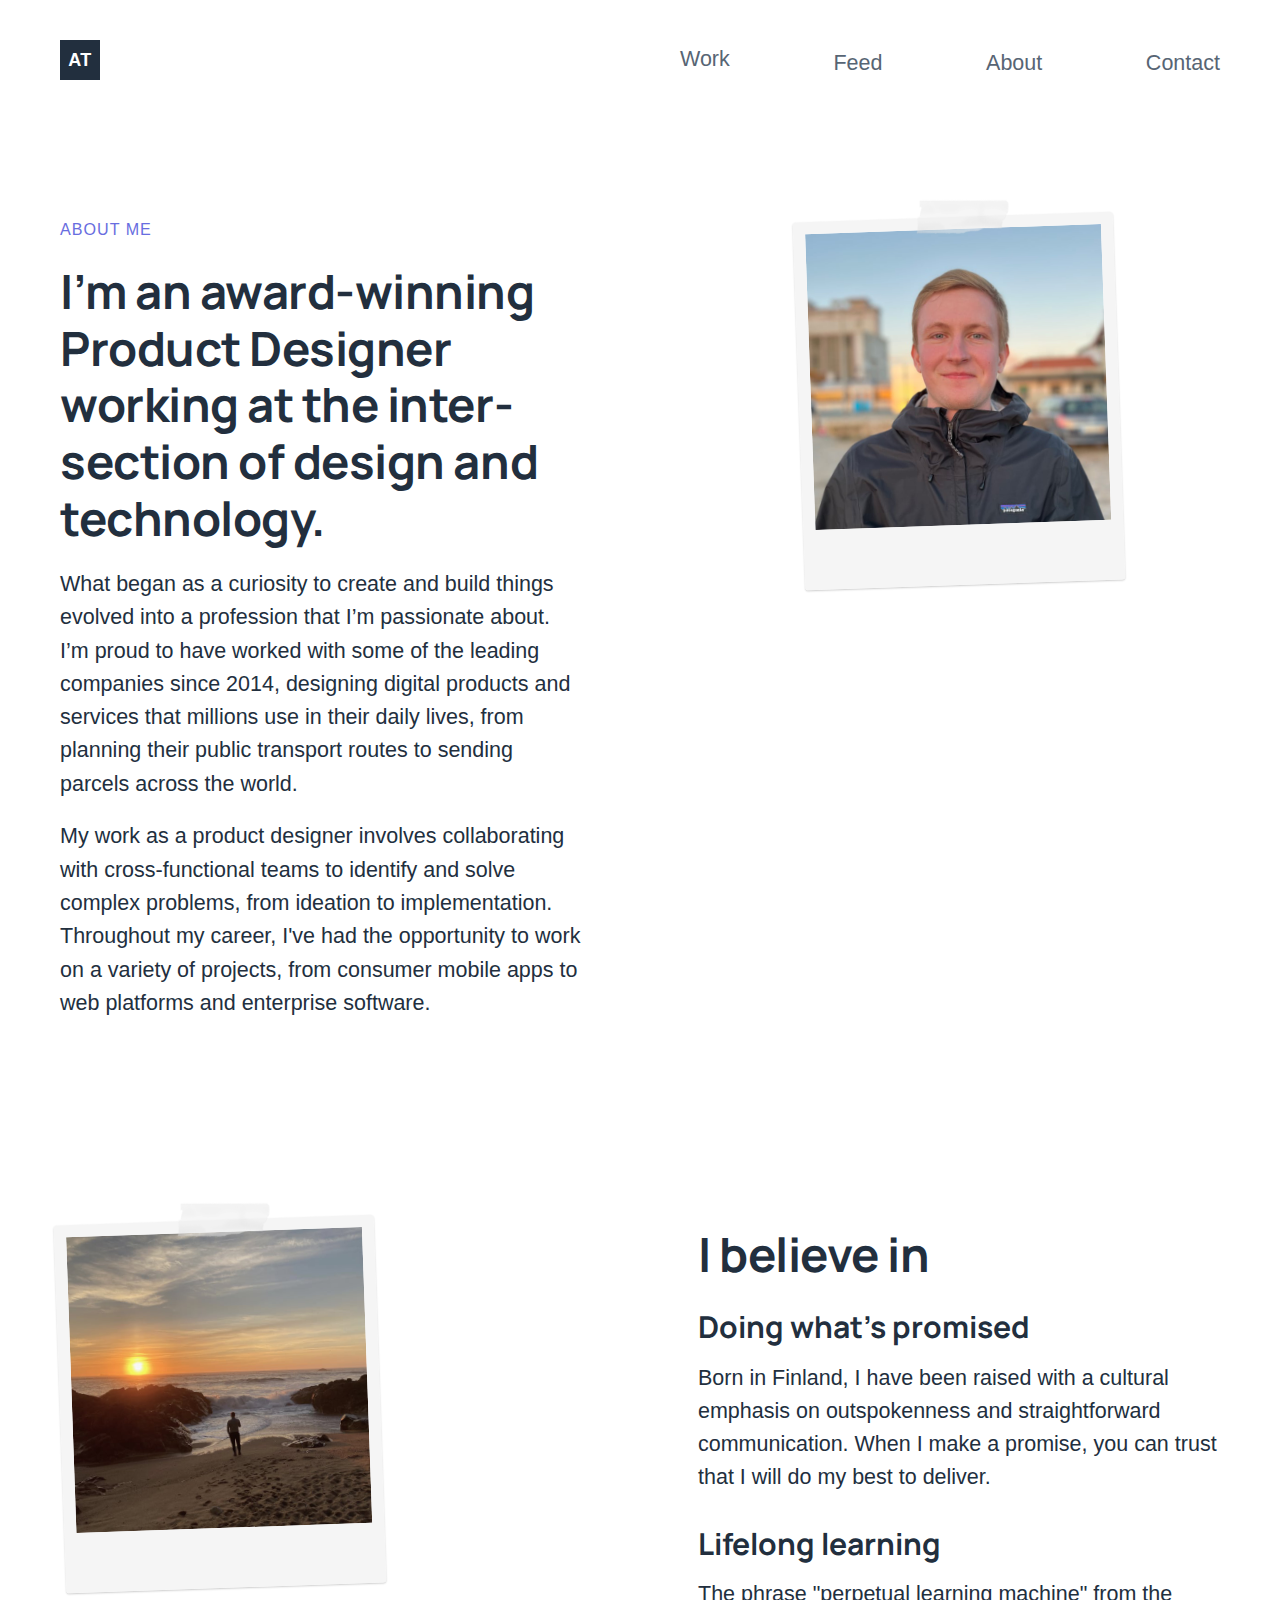
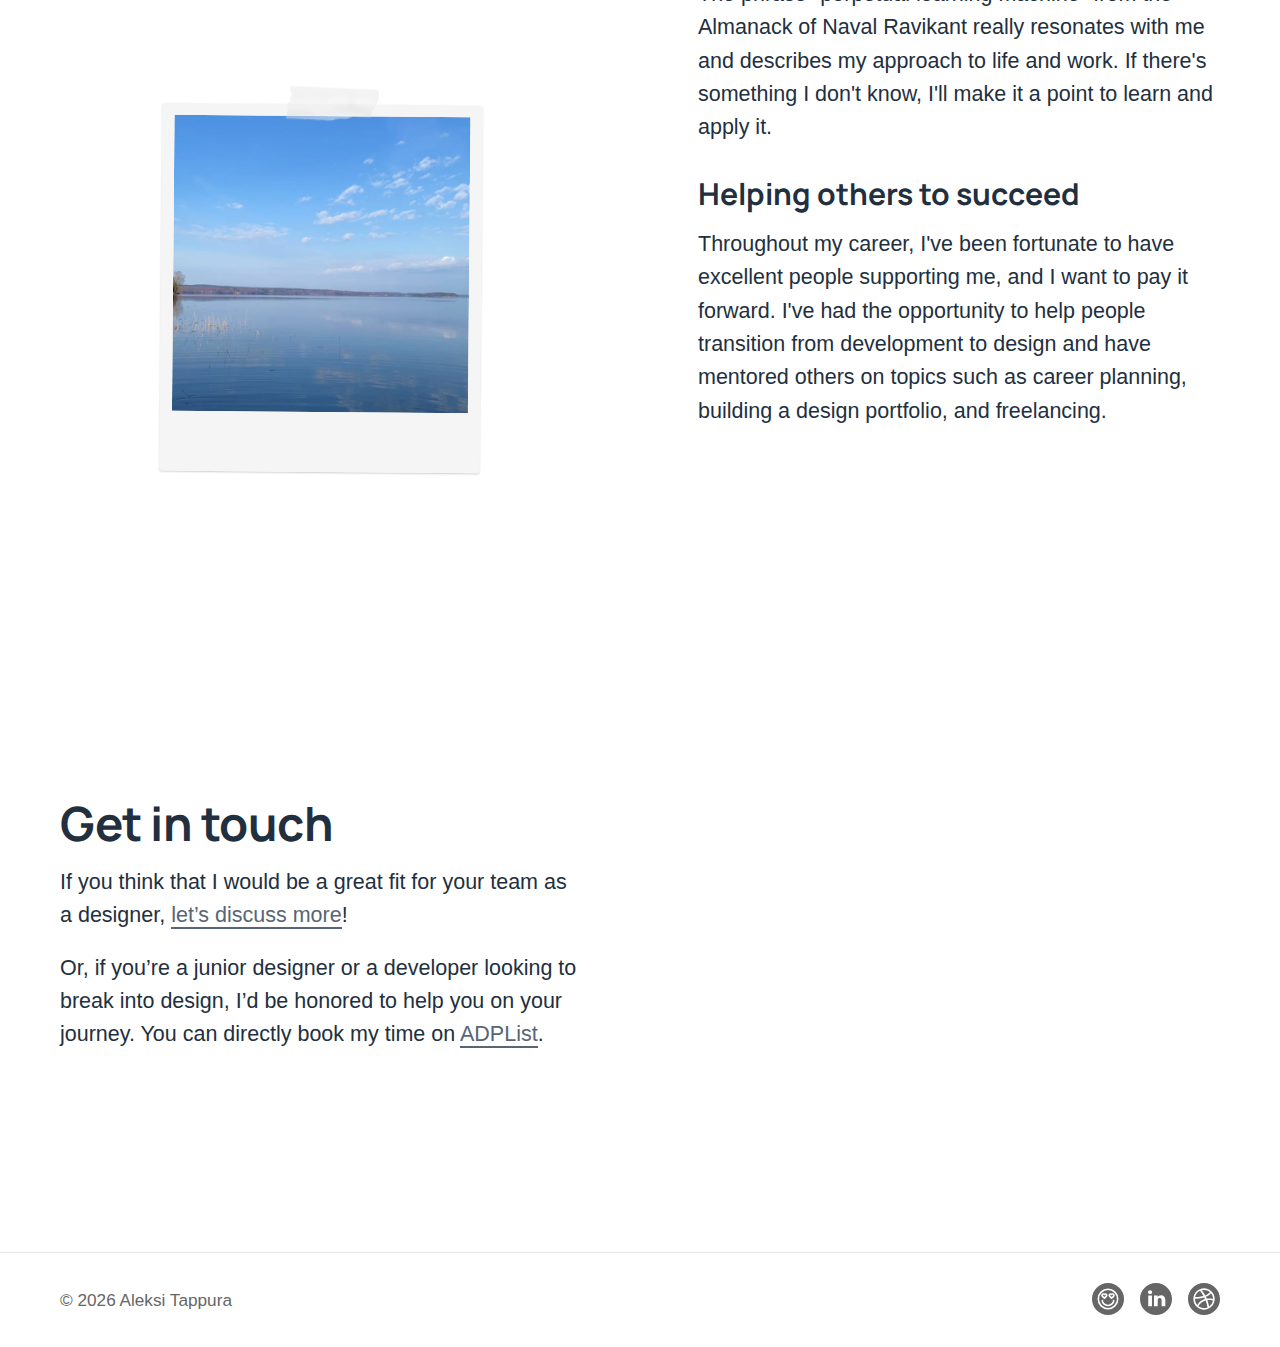
==== about.html @ d5b53b9f "add website files" ====
<!DOCTYPE html>
<html lang="en">
  <head>
    <meta charset="UTF-8">
  <meta http-equiv="X-UA-Compatible" content="IE=edge,chrome=1">
  <meta name="viewport" content="width=device-width,initial-scale=1">

    <title>About | Aleksi Tappura</title>
    <meta name="author" content="Aleksi Tappura">
    <meta name="description" content="I’m a Freelance Product Designer based in Helsinki, Finland.">
    <meta name="keywords" content="freelance, ui designer, ux designer, helsinki, freelance designer, designer, helsinki designer">
    <link rel="stylesheet" type="text/css" href="typesettings.css">
    <link rel="stylesheet" type="text/css" href="style.css">

    <link rel="apple-touch-icon" sizes="180x180" href="apple-touch-icon.png">
    <link rel="icon" type="image/png" sizes="32x32" href="favicon-32x32.png">
    <link rel="icon" type="image/png" sizes="16x16" href="favicon-16x16.png">

    <link rel="preconnect" href="https://fonts.googleapis.com"> 
    <link rel="preconnect" href="https://fonts.gstatic.com" crossorigin> 
    <link href="https://fonts.googleapis.com/css2?family=Manrope:wght@400;700&display=swap" rel="stylesheet">
    <link href="https://fonts.googleapis.com/css2?family=Caveat:wght@500&display=swap" rel="stylesheet">

  </head>
  <body class="about-page">
    <script type="text/javascript">
      (function(window, document, dataLayerName, id) {
      window[dataLayerName]=window[dataLayerName]||[],window[dataLayerName].push({start:(new Date).getTime(),event:"stg.start"});var scripts=document.getElementsByTagName('script')[0],tags=document.createElement('script');
      function stgCreateCookie(a,b,c){var d="";if(c){var e=new Date;e.setTime(e.getTime()+24*c*60*60*1e3),d="; expires="+e.toUTCString()}document.cookie=a+"="+b+d+"; path=/"}
      var isStgDebug=(window.location.href.match("stg_debug")||document.cookie.match("stg_debug"))&&!window.location.href.match("stg_disable_debug");stgCreateCookie("stg_debug",isStgDebug?1:"",isStgDebug?14:-1);
      var qP=[];dataLayerName!=="dataLayer"&&qP.push("data_layer_name="+dataLayerName),isStgDebug&&qP.push("stg_debug");var qPString=qP.length>0?("?"+qP.join("&")):"";
      tags.async=!0,tags.src="https://aleksi.containers.piwik.pro/"+id+".js"+qPString,scripts.parentNode.insertBefore(tags,scripts);
      !function(a,n,i){a[n]=a[n]||{};for(var c=0;c<i.length;c++)!function(i){a[n][i]=a[n][i]||{},a[n][i].api=a[n][i].api||function(){var a=[].slice.call(arguments,0);"string"==typeof a[0]&&window[dataLayerName].push({event:n+"."+i+":"+a[0],parameters:[].slice.call(arguments,1)})}}(i[c])}(window,"ppms",["tm","cm"]);
      })(window, document, 'dataLayer', 'f25ef34f-ff40-448b-827b-0581a8441125');
    </script>

    <div class="wrapper" data-typesettings>

      <div class="container">

        <header class="header">
          <div class="logo">
            <a href="index.html" title="Aleksi Tappura">AT</a>
          </div>
          <ul class="nav text-right">
            <li><a href="index.html">Work</a></li>
            <li><a href="feed.html">Feed</a></li>
            <li><a href="about.html">About</a></li>
            <li><a href="contact.html">Contact</a></li>
          </ul>
        </header>

        <section class="about">
          <div class="lead-text">
            <div class="row">
              <div class="column">
                <div class="classic-photo rotate-1">
                  <div class="photo-caption"></div>
                  <img src="images/classic-5.jpg" width="320px" height="320px">
                </div>
              </div>
              <div class="column">
                <p class="highlight">About me</p>
                <h2>I’m an award-winning Product Designer working at the intersection of design and technology.</h2>
                <p>What began as a curiosity to create and build things evolved into a profession that I’m passionate about. I’m proud to have worked with some of the leading companies since 2014, designing digital products and services that millions use in their daily lives, from planning their public transport routes to sending parcels across the world.</p>
                <p>My work as a product designer involves collaborating with cross-functional teams to identify and solve complex problems, from ideation to implementation. Throughout my career, I've had the opportunity to work on a variety of projects, from consumer mobile apps to web platforms and enterprise software.</p>
              </div>
            </div>
          </div>

            <div class="row reverse">
              <div class="column">
                <div class="classic-photo rotate-1 pull">
                  <div class="photo-caption"></div>
                  <img src="images/classic-1.jpg" width="320px" height="320px">
                </div>
                <div class="classic-photo rotate-3">
                  <div class="photo-caption"></div>
                  <img src="images/classic-2.jpg" width="320px" height="320px">
                </div>
              </div>
              <div class="column">
                <h2>I believe in</h2>
                <h4>Doing what’s promised</h4>
                <p>
                  Born in Finland, I have been raised with a cultural emphasis on outspokenness and straightforward communication. When I make a promise, you can trust that I will do my best to deliver.
                </p>
                <h4>Lifelong learning</h4>
                <p>
                  The phrase "perpetual learning machine" from the Almanack of Naval Ravikant really resonates with me and describes my approach to life and work. If there's something I don't know, I'll make it a point to learn and apply it.
                </p>
                <h4>Helping others to succeed</h4>
                <p>
                  Throughout my career, I've been fortunate to have excellent people supporting me, and I want to pay it forward. I've had the opportunity to help people transition from development to design and have mentored others on topics such as career planning, building a design portfolio, and freelancing. 
                </p>
              </div>
            </div>

            <div class="row reverse">
              <div class="column">
                <h2>Get in touch</h2>
                <p>If you think that I would be a great fit for your team as a designer, <a href="contact.html">let’s discuss more</a>!</p>
                <p>Or, if you’re a junior designer or a developer looking to break into design, I’d be honored to help you on your journey. You can directly book my time on <a href="https://adplist.org/mentors/aleksi-tappura" target="_blank">ADPList</a>.</p>
              </div>
            </div>
        </section>

        <!-- <section class="experience">
          <h2>Recent work experience</h2>
          <p>2014 &ndash; <br><strong>Aleksi Tappura</strong> <br>Freelance UI/UX Designer</p>
          <p>2018 &ndash; 2019 <br><strong>Futurice</strong> <br>UI/UX Designer</p>
          <p>2016 &ndash; 2018 <br><strong>Kallan & Co</strong> <br>Junior UI/UX Designer</p>
        </section> -->

      </div>

      <footer class="footer">
        <div class="container">
          <div class="row">
            <div class="column">
              <p><small>&copy; <script>document.write(new Date().getFullYear())</script> Aleksi Tappura</small></p>
            </div>
            <div class="column text-right">
              <a href="https://adplist.org/mentors/aleksi-tappura"><img src="images/adp.svg" alt="ADPList"></a>
              <a href="https://www.linkedin.com/in/aleksitappura/"><img src="images/linkedin.svg" alt="LinkedIn"></a>
              <a href="https://dribbble.com/aleksitappura"><img src="images/dribbble.svg" alt="Dribbble"></a>
            </div>
          </div>
        </div>
      </footer>

    </div>
  
  </body>
</html>
---- typesettings.css ----
/* Typesettings.css - Created by Mike Mai | http://mikemai.net | http://mikemai.net/typesettings/index.html */
:root{--ts-color-body: #464646;--ts-color-heading: black;--ts-color-link: var(--ts-color-heading);--ts-color-background: #f6f6f6;--ts-color-border: #e7e7e7;--ts-color-muted: #666;--ts-color-subtle: #ececec;--ts-font-family-serif: "Georgia", "Garamond", "Times", serif;--ts-font-family-sans: -apple-system, BlinkMacSystemFont, "Segoe UI", "Roboto", "Oxygen", "Ubuntu", "Cantarell", "Fira Sans", "Droid Sans", "Helvetica Neue", sans-serif;--ts-font-family-sans-alt: "Verdana", sans-serif;--ts-font-family-monospace: "SFMono-Regular", Consolas, "Liberation Mono", Menlo, Courier, monospace;--ts-font-weight-bold: 800;--ts-font-weight-regular: 300;--ts-font-size: calc(1rem + 0.15vw);--ts-font-size-xsmall: 0.7em;--ts-font-size-small: 0.8em;--ts-font-size-medium: 1em;--ts-font-size-large: 1.2em;--ts-font-size-xlarge: 1.4em;--ts-font-size-xxlarge: 1.8em;--ts-font-size-lede: var(--ts-font-size-large);--ts-paragraph-spacing: 0.9em;--ts-paragraph-indent: 1.5em;--ts-line-height-heading: 1.45;--ts-line-height-body: 1.55;--ts-border-double: 6px double var(--ts-color-border);--ts-border-single: 2px solid var(--ts-color-border);--ts-border: var(--ts-border-double);--ts-main-padding-inline: 10vw;--ts-banner-padding-inline: var(--ts-paragraph-indent)}*,*:before,*:after{box-sizing:border-box;font-feature-settings:"kern";-webkit-font-kerning:normal;font-kerning:normal;-moz-osx-font-smoothing:grayscale !important;-webkit-font-smoothing:antialiased !important}html{font-size:100%}body{margin:0}body>a{display:block;padding:.5em;text-align:center;font-weight:bold;border:2px dashed}body>a:not(:focus){position:absolute;width:1px;height:1px;margin:-1px;padding:0;white-space:nowrap;border:0;clip:rect(0 0 0 0);-webkit-clip-path:inset(50%);clip-path:inset(50%);overflow:hidden}:lang(en) q{quotes:"â€œ" "â€" "â€˜" "â€™"}:lang(zh-Hant) q,:lang(ja) q{quotes:"ã€Œ" "ã€" "ã€Ž" "ã€"}@media(min-width: 25em){:lang(en) [data-typesettings] header[role=banner] p:first-of-type:first-letter{float:left;-webkit-margin-end:.15em;margin-inline-end:.15em;padding:0 .2em;line-height:calc(var(--ts-line-height-body) * 0.95);text-transform:uppercase;font-weight:var(--ts-font-weight-bold);font-size:calc(var(--ts-font-size-lede) * 2.2);border:var(--ts-border)}[dir=rtl] :lang(en) [data-typesettings] header[role=banner] p:first-of-type:first-letter{float:right}@-moz-document url-prefix(){:lang(en) [data-typesettings] header[role=banner] p:first-of-type:first-letter{-webkit-padding-before:.4em;padding-block-start:.4em;-webkit-padding-after:.4em;padding-block-end:.4em}}}[data-typesettings]{min-height:100vh;color:var(--ts-color-body);line-height:var(--ts-line-height-body);letter-spacing:.01em;font-family:var(--ts-font-family-only-one, var(--ts-font-family-serif));font-weight:var(--ts-font-weight-regular);font-size:var(--ts-font-size);background-color:var(--ts-color-background)}@media(min-width: 50em){[data-typesettings]{font-size:calc(var(--ts-font-size) * 1.1)}}@media(min-width: 62.5em){[data-typesettings]{font-size:calc(var(--ts-font-size) * 1.2)}}[data-typesettings] a{text-decoration:none;border-bottom:var(--ts-border-single)}[data-typesettings] a:link{color:var(--ts-color-link)}[data-typesettings] a:visited{color:var(--ts-color-muted)}[data-typesettings] a:hover,[data-typesettings] a:visited:hover,[data-typesettings] a:focus{color:var(--ts-color-muted);border-bottom:0}[data-typesettings] a:active{position:relative;top:1px;z-index:1}[data-typesettings] h1,[data-typesettings] h2,[data-typesettings] h3,[data-typesettings] h4,[data-typesettings] h5,[data-typesettings] h6,[data-typesettings] legend,[data-typesettings] dt,[data-typesettings] thead th,[data-typesettings] figcaption,[data-typesettings] blockquote{font-family:var(--ts-font-family-only-one, var(--ts-font-family-sans))}[data-typesettings] h1,[data-typesettings] h2,[data-typesettings] h3,[data-typesettings] h4,[data-typesettings] h5,[data-typesettings] h6,[data-typesettings] legend{-webkit-margin-before:var(--ts-paragraph-spacing);margin-block-start:var(--ts-paragraph-spacing);color:var(--ts-color-heading);font-weight:var(--ts-font-weight-bold)}[data-typesettings] h1:first-child,[data-typesettings] h2:first-child,[data-typesettings] h3:first-child,[data-typesettings] h4:first-child,[data-typesettings] h5:first-child,[data-typesettings] h6:first-child,[data-typesettings] legend:first-child{-webkit-margin-before:0;margin-block-start:0}[data-typesettings] h1:last-child,[data-typesettings] h2:last-child,[data-typesettings] h3:last-child,[data-typesettings] h4:last-child,[data-typesettings] h5:last-child,[data-typesettings] h6:last-child,[data-typesettings] legend:last-child{-webkit-margin-after:0;margin-block-end:0}[data-typesettings] h2,[data-typesettings] h3,[data-typesettings] h4,[data-typesettings] h5,[data-typesettings] h6,[data-typesettings] legend{-webkit-margin-after:calc(var(--ts-paragraph-spacing) / -4);margin-block-end:calc(var(--ts-paragraph-spacing) / -4);line-height:var(--ts-line-height-heading)}[data-typesettings] h1,[data-typesettings] h2{-webkit-hyphens:auto;-ms-hyphens:auto;hyphens:auto}[data-typesettings] h1{line-height:calc(var(--ts-line-height-heading) * 0.8);-webkit-margin-after:0;margin-block-end:0;font-size:var(--ts-font-size-xxlarge)}@media(min-width: 50em){[data-typesettings] h1{letter-spacing:-0.01em;font-size:calc(var(--ts-font-size-xxlarge) * 1.28)}}@media(min-width: 62.5em){[data-typesettings] h1{letter-spacing:-0.02em;font-size:calc(var(--ts-font-size-xxlarge) * 1.56)}}[data-typesettings] h1:first-of-type+h2{-webkit-margin-before:calc(var(--ts-paragraph-spacing) * 0.8);margin-block-start:calc(var(--ts-paragraph-spacing) * 0.8);-webkit-margin-after:0;margin-block-end:0;color:var(--ts-color-muted);letter-spacing:.06em;text-transform:uppercase;font-family:var(--ts-font-family-only-one, var(--ts-font-family-sans-alt));font-weight:var(--ts-font-weight-regular);font-size:var(--ts-font-size-xsmall)}@media(min-width: 50em){[data-typesettings] h1:first-of-type+h2{font-size:calc(var(--ts-font-size-xsmall) * 1.14)}}@media(min-width: 62.5em){[data-typesettings] h1:first-of-type+h2{font-size:calc(var(--ts-font-size-xsmall) * 1.29)}}[data-typesettings] header h1:first-of-type{text-align:center}[data-typesettings] header h1:first-of-type+h2{text-align:center}[data-typesettings] header p{color:var(--ts-color-heading);font-size:var(--ts-font-size-lede)}@media(min-width: 50em){[data-typesettings] header p{font-size:calc(var(--ts-font-size-lede) * 1.1)}}@media(min-width: 62.5em){[data-typesettings] header p{font-size:calc(var(--ts-font-size-lede) * 1.2)}}[data-typesettings] h2{font-size:var(--ts-font-size-xlarge)}@media(min-width: 50em){[data-typesettings] h2{font-size:calc(var(--ts-font-size-xlarge) * 1.29)}}@media(min-width: 62.5em){[data-typesettings] h2{letter-spacing:-0.01em;font-size:calc(var(--ts-font-size-xlarge) * 1.57)}}[data-typesettings] h3{font-size:var(--ts-font-size-large)}@media(min-width: 50em){[data-typesettings] h3{font-size:calc(var(--ts-font-size-large) * 1.17)}}@media(min-width: 62.5em){[data-typesettings] h3{font-size:calc(var(--ts-font-size-large) * 1.5)}}[data-typesettings] h4{font-size:var(--ts-font-size-medium)}@media(min-width: 50em){[data-typesettings] h4{font-size:calc(var(--ts-font-size-medium) * 1.1)}}@media(min-width: 62.5em){[data-typesettings] h4{font-size:calc(var(--ts-font-size-medium) * 1.4)}}[data-typesettings] h5{-webkit-margin-before:calc(var(--ts-paragraph-spacing) * 1.28);margin-block-start:calc(var(--ts-paragraph-spacing) * 1.28);font-size:var(--ts-font-size-small)}@media(min-width: 50em){[data-typesettings] h5{-webkit-margin-before:calc(var(--ts-paragraph-spacing) * 1.11);margin-block-start:calc(var(--ts-paragraph-spacing) * 1.11);font-size:calc(var(--ts-font-size-small) * 1.125)}}@media(min-width: 62.5em){[data-typesettings] h5{font-size:calc(var(--ts-font-size-small) * 1.375)}}[data-typesettings] h6,[data-typesettings] legend{-webkit-margin-before:calc(var(--ts-paragraph-spacing) * 1.44);margin-block-start:calc(var(--ts-paragraph-spacing) * 1.44);text-transform:uppercase;letter-spacing:.01em;font-size:var(--ts-font-size-xsmall)}@media(min-width: 50em){[data-typesettings] h6,[data-typesettings] legend{-webkit-margin-before:calc(var(--ts-paragraph-spacing) * 1.28);margin-block-start:calc(var(--ts-paragraph-spacing) * 1.28)}}@media(min-width: 62.5em){[data-typesettings] h6,[data-typesettings] legend{-webkit-margin-before:calc(var(--ts-paragraph-spacing) * 1.11);margin-block-start:calc(var(--ts-paragraph-spacing) * 1.11);font-size:calc(var(--ts-font-size-xsmall) * 1.14)}}[data-typesettings] p,[data-typesettings] dl,[data-typesettings] hr,[data-typesettings] ol,[data-typesettings] ul,[data-typesettings] nav,[data-typesettings] footer,[data-typesettings] details,[data-typesettings] fieldset,[data-typesettings] progress,[data-typesettings] article aside{-webkit-margin-before:var(--ts-paragraph-spacing);margin-block-start:var(--ts-paragraph-spacing);-webkit-margin-after:0;margin-block-end:0;-webkit-margin-start:0;margin-inline-start:0;-webkit-margin-end:0;margin-inline-end:0}[data-typesettings] p:first-child,[data-typesettings] dl:first-child,[data-typesettings] hr:first-child,[data-typesettings] ol:first-child,[data-typesettings] ul:first-child,[data-typesettings] nav:first-child,[data-typesettings] footer:first-child,[data-typesettings] details:first-child,[data-typesettings] fieldset:first-child,[data-typesettings] progress:first-child,[data-typesettings] article aside:first-child{-webkit-margin-before:0;margin-block-start:0}[data-typesettings] blockquote,[data-typesettings] figure,[data-typesettings] header,[data-typesettings] form,[data-typesettings] pre{-webkit-margin-before:calc(var(--ts-paragraph-spacing) * 1.25);margin-block-start:calc(var(--ts-paragraph-spacing) * 1.25);-webkit-margin-after:0;margin-block-end:0;-webkit-margin-start:0;margin-inline-start:0;-webkit-margin-end:0;margin-inline-end:0}[data-typesettings] blockquote:first-child,[data-typesettings] figure:first-child,[data-typesettings] header:first-child,[data-typesettings] form:first-child,[data-typesettings] pre:first-child{-webkit-margin-before:0;margin-block-start:0}[data-typesettings] ul,[data-typesettings] ol{padding:0}[data-typesettings] ul ul,[data-typesettings] ul ol,[data-typesettings] ol ul,[data-typesettings] ol ol{-webkit-margin-before:0;margin-block-start:0;-webkit-padding-start:var(--ts-paragraph-indent);padding-inline-start:var(--ts-paragraph-indent)}[data-typesettings] li{-webkit-margin-before:calc(var(--ts-paragraph-spacing) / 3);margin-block-start:calc(var(--ts-paragraph-spacing) / 3)}[data-typesettings] li:first-child{-webkit-margin-before:0;margin-block-start:0}[data-typesettings] ol[data-comfortable] li,[data-typesettings] ul[data-comfortable] li{-webkit-margin-before:calc(var(--ts-paragraph-spacing) * 1.5);margin-block-start:calc(var(--ts-paragraph-spacing) * 1.5)}[data-typesettings] ol[data-comfortable] li:first-child,[data-typesettings] ul[data-comfortable] li:first-child{-webkit-margin-before:0;margin-block-start:0}[data-typesettings] dt{-webkit-margin-before:calc(var(--ts-paragraph-spacing) / 2);margin-block-start:calc(var(--ts-paragraph-spacing) / 2);font-weight:var(--ts-font-weight-bold)}[data-typesettings] dt:first-child{-webkit-margin-before:0;margin-block-start:0}[data-typesettings] dd{margin:0;-webkit-padding-start:var(--ts-paragraph-indent);padding-inline-start:var(--ts-paragraph-indent);letter-spacing:-0.02em;font-family:var(--ts-font-family-serif);font-size:var(--ts-font-size-small);border-left:var(--ts-border)}[dir=rtl] [data-typesettings] dd{border-right:var(--ts-border);border-left:none}[data-typesettings] figure{display:block;width:100%;text-align:center}[data-typesettings] figure img{display:block;max-width:100%;height:auto}[data-typesettings] figure>div{position:relative;z-index:0;height:0;overflow:hidden;-webkit-padding-before:30px;padding-block-start:30px;-webkit-padding-after:56.25%;padding-block-end:56.25%}[data-typesettings] figure>div iframe,[data-typesettings] figure>div object,[data-typesettings] figure>div embed{position:absolute;top:0;left:0;width:100%;height:100%}[data-typesettings] figure figcaption{-webkit-margin-before:calc(var(--ts-paragraph-spacing) / 4);margin-block-start:calc(var(--ts-paragraph-spacing) / 4);color:var(--ts-color-muted);font-size:var(--ts-font-size-xsmall)}[data-typesettings] blockquote{-webkit-padding-before:var(--ts-paragraph-spacing);padding-block-start:var(--ts-paragraph-spacing);-webkit-padding-after:var(--ts-paragraph-spacing);padding-block-end:var(--ts-paragraph-spacing);-webkit-padding-start:var(--ts-paragraph-indent);padding-inline-start:var(--ts-paragraph-indent);-webkit-padding-end:var(--ts-paragraph-indent);padding-inline-end:var(--ts-paragraph-indent);color:var(--ts-color-heading);font-weight:var(--ts-font-weight-bold);border-top:var(--ts-border);border-bottom:var(--ts-border)}[data-typesettings] blockquote p{font-size:var(--ts-font-size-large)}@media(min-width: 50em){[data-typesettings] blockquote p{font-size:calc(var(--ts-font-size-large) * 1.08)}}@media(min-width: 62.5em){[data-typesettings] blockquote p{font-size:calc(var(--ts-font-size-large) * 1.25)}}[data-typesettings] blockquote q:before,[data-typesettings] blockquote q:after{color:var(--ts-color-muted);font-family:var(--ts-font-family-only-one, var(--ts-font-family-serif));font-weight:var(--ts-font-weight-bold)}:lang(en):not([dir=rtl]) [data-typesettings] blockquote p{max-width:30ch}:lang(en):not([dir=rtl]) [data-typesettings] blockquote q:before,:lang(en):not([dir=rtl]) [data-typesettings] blockquote q:after{z-index:0}:lang(en):not([dir=rtl]) [data-typesettings] blockquote q:before{position:absolute;transform:translateX(-105%)}[dir=rtl] :lang(en):not([dir=rtl]) [data-typesettings] blockquote q:before{transform:translateX(105%)}:lang(en):not([dir=rtl]) [data-typesettings] blockquote q:after{transform:translateX(5%)}[dir=rtl] :lang(en):not([dir=rtl]) [data-typesettings] blockquote q:after{transform:translateX(-5%)}:lang(en):not([dir=rtl]) [data-typesettings] blockquote q q:before,:lang(en):not([dir=rtl]) [data-typesettings] blockquote q q:after{position:static;transform:none}[data-typesettings] hr{display:block;height:1px;padding:0;border:0;border-top:var(--ts-border)}[data-typesettings] code,[data-typesettings] kbd{-webkit-padding-before:.2em;padding-block-start:.2em;-webkit-padding-after:.2em;padding-block-end:.2em;-webkit-padding-start:.4em;padding-inline-start:.4em;-webkit-padding-end:.4em;padding-inline-end:.4em;font-family:var(--ts-font-family-serif);font-size:var(--ts-font-size-small)}[data-typesettings] code{color:var(--ts-color-heading);letter-spacing:.02em;vertical-align:baseline;font-style:normal;border:1px solid var(--ts-color-background);background-color:var(--ts-color-subtle)}[data-typesettings] pre{white-space:nowrap}[data-typesettings] pre code{display:block;max-height:80vh;margin:0;-webkit-padding-before:var(--ts-paragraph-spacing);padding-block-start:var(--ts-paragraph-spacing);-webkit-padding-after:var(--ts-paragraph-spacing);padding-block-end:var(--ts-paragraph-spacing);-webkit-padding-start:var(--ts-paragraph-indent);padding-inline-start:var(--ts-paragraph-indent);-webkit-padding-end:var(--ts-paragraph-indent);padding-inline-end:var(--ts-paragraph-indent);overflow:auto;-webkit-overflow-scrolling:touch;text-align:left;white-space:inherit;-webkit-writing-mode:horizontal-tb;-ms-writing-mode:lr-tb;writing-mode:horizontal-tb;-webkit-text-orientation:mixed;text-orientation:mixed;border-left:4px solid var(--ts-color-muted)}[data-typesettings] address{display:inline-block}[data-typesettings] small{font-size:var(--ts-font-size-small)}[data-typesettings] strong{font-weight:var(--ts-font-weight-bold)}[data-typesettings] kbd{color:var(--ts-color-heading);border-radius:3px;background-color:var(--ts-color-background);box-shadow:0 1px 1px 1px var(--ts-color-muted)}[data-typesettings] abbr{position:relative;z-index:0;color:var(--ts-color-heading);cursor:help;border-bottom:1px dotted}[data-typesettings] abbr:after{content:attr(aria-label);display:none;position:absolute;top:0;left:50%;transform:translate3d(-50%, -100%, 0);-webkit-padding-before:.2em;padding-block-start:.2em;-webkit-padding-after:.2em;padding-block-end:.2em;-webkit-padding-start:.4em;padding-inline-start:.4em;-webkit-padding-end:.4em;padding-inline-end:.4em;color:var(--ts-color-background);line-height:var(--ts-line-height-heading);-webkit-hyphens:none;-ms-hyphens:none;hyphens:none;font-family:var(--ts-font-family-only-one, var(--ts-font-family-sans-alt));font-size:var(--ts-font-size-xsmall);box-shadow:0 0 0 2px var(--ts-color-background);background-color:var(--ts-color-heading)}[data-typesettings] abbr:hover:after{display:block}[data-typesettings] abbr a{border-bottom:none}[data-typesettings] button,[data-typesettings] input,[data-typesettings] optgroup,[data-typesettings] select,[data-typesettings] textarea{margin:0;line-height:var(--ts-line-height-heading);font-size:var(--ts-font-size-medium)}[data-typesettings] input,[data-typesettings] optgroup,[data-typesettings] select,[data-typesettings] textarea{font-family:var(--ts-font-family-serif)}[data-typesettings] input[type=text],[data-typesettings] input[type=color],[data-typesettings] input[type=date],[data-typesettings] input[type=datetime-local],[data-typesettings] input[type=email],[data-typesettings] input[type=month],[data-typesettings] input[type=number],[data-typesettings] input[type=password],[data-typesettings] input[type=search],[data-typesettings] input[type=tel],[data-typesettings] input[type=time],[data-typesettings] input[type=url],[data-typesettings] input[type=week],[data-typesettings] textarea,[data-typesettings] optgroup,[data-typesettings] select{-webkit-padding-before:1px;padding-block-start:1px;-webkit-padding-after:2px;padding-block-end:2px;-webkit-padding-start:16px;padding-inline-start:16px;-webkit-padding-end:16px;padding-inline-end:16px}[data-typesettings] input[type=text],[data-typesettings] input[type=color],[data-typesettings] input[type=date],[data-typesettings] input[type=datetime-local],[data-typesettings] input[type=email],[data-typesettings] input[type=month],[data-typesettings] input[type=number],[data-typesettings] input[type=password],[data-typesettings] input[type=search],[data-typesettings] input[type=tel],[data-typesettings] input[type=time],[data-typesettings] input[type=url],[data-typesettings] input[type=week],[data-typesettings] textarea{display:inline-flex;max-width:100%;border-width:1px;border-style:solid;border-color:#d8d8d8 #d1d1d1 #bababa}[data-typesettings] button,[data-typesettings] input{overflow:visible}[data-typesettings] button,[data-typesettings] select{text-transform:none}[data-typesettings] button,[data-typesettings] [type=button],[data-typesettings] [type=reset],[data-typesettings] [type=submit],[data-typesettings] ::-webkit-file-upload-button{letter-spacing:-0.02em;cursor:pointer;font-family:var(--ts-font-family-serif);font-weight:var(--ts-font-weight-regular);-webkit-appearance:button}[data-typesettings] button::-moz-focus-inner,[data-typesettings] [type=button]::-moz-focus-inner,[data-typesettings] [type=reset]::-moz-focus-inner,[data-typesettings] [type=submit]::-moz-focus-inner{padding:0;border-style:none}[data-typesettings] button:-moz-focusring,[data-typesettings] [type=button]:-moz-focusring,[data-typesettings] [type=reset]:-moz-focusring,[data-typesettings] [type=submit]:-moz-focusring{outline:1px dotted ButtonText}[data-typesettings] form{font-family:var(--ts-font-family-serif);font-size:var(--ts-font-size-small)}[data-typesettings] form ol,[data-typesettings] form ul{list-style:none}[data-typesettings] fieldset{-webkit-padding-before:var(--ts-paragraph-spacing);padding-block-start:var(--ts-paragraph-spacing);-webkit-padding-after:var(--ts-paragraph-spacing);padding-block-end:var(--ts-paragraph-spacing);-webkit-padding-start:var(--ts-paragraph-indent);padding-inline-start:var(--ts-paragraph-indent);-webkit-padding-end:var(--ts-paragraph-indent);padding-inline-end:var(--ts-paragraph-indent);border:var(--ts-border)}[data-typesettings] legend{display:table;max-width:100%;-webkit-margin-before:0;margin-block-start:0;-webkit-margin-after:0;margin-block-end:0;-webkit-margin-start:-3px;margin-inline-start:-3px;-webkit-margin-end:-3px;margin-inline-end:-3px;-webkit-padding-before:1px;padding-block-start:1px;-webkit-padding-after:1px;padding-block-end:1px;-webkit-padding-start:3px;padding-inline-start:3px;-webkit-padding-end:3px;padding-inline-end:3px;color:var(--ts-color-heading);white-space:normal;line-height:1}[data-typesettings] legend+*{-webkit-margin-before:0;margin-block-start:0}[data-typesettings] textarea{width:100%;overflow:auto}[data-typesettings] [type=checkbox],[data-typesettings] [type=radio]{padding:0;transform:scale(var(--ts-line-height-body)) translateY(-1px)}[data-typesettings] [type=number]::-webkit-inner-spin-button,[data-typesettings] [type=number]::-webkit-outer-spin-button{height:auto}[data-typesettings] [type=search]{outline-offset:-2px;-webkit-appearance:textfield}[data-typesettings] [type=search]::-webkit-search-decoration{-webkit-appearance:none}[data-typesettings] label{cursor:pointer;letter-spacing:-0.02em}[data-typesettings] progress{width:100%}[data-typesettings] summary{display:flex;align-items:center;position:relative;z-index:0;cursor:pointer;-webkit-user-select:none;-moz-user-select:none;-ms-user-select:none;user-select:none;outline:none}[data-typesettings] summary::-webkit-details-marker{display:none}[data-typesettings] summary:before{content:"â¯";position:absolute;top:50%;left:0;transform:translate3d(calc(-100% - var(--ts-paragraph-indent) / 2), -50%, 0) rotate(0deg);color:var(--ts-color-muted);font-size:.8em}[dir=rtl] [data-typesettings] summary:before{right:0;left:auto;transform:translate3d(calc(100% + var(--ts-paragraph-indent) / 2), -50%, 0) rotate(0deg)}[data-typesettings] summary:focus{border:1px dashed var(--ts-color-muted)}[data-typesettings] details[open]>summary{-webkit-margin-after:calc(var(--ts-paragraph-spacing) / -2);margin-block-end:calc(var(--ts-paragraph-spacing) / -2)}[data-typesettings] details[open]>summary:before{transform:translate3d(calc(-100% - var(--ts-paragraph-indent) / 2), -50%, 0) rotate(90deg)}[dir=rtl] [data-typesettings] details[open]>summary:before{transform:translate3d(calc(100% + var(--ts-paragraph-indent) / 2), -50%, 0) rotate(270deg)}[data-typesettings] template,[data-typesettings] [hidden]{display:none}[data-typesettings] table{min-width:calc(100% + var(--ts-paragraph-indent));-webkit-margin-start:calc(var(--ts-paragraph-indent) / -2);margin-inline-start:calc(var(--ts-paragraph-indent) / -2);-webkit-margin-end:calc(var(--ts-paragraph-indent) / -2);margin-inline-end:calc(var(--ts-paragraph-indent) / -2);font-family:var(--ts-font-family-serif);font-size:var(--ts-font-size-xsmall)}[data-typesettings] tbody tr:hover{background-color:var(--ts-color-subtle)}[data-typesettings] th,[data-typesettings] td{-webkit-padding-before:calc(var(--ts-paragraph-spacing) / 2);padding-block-start:calc(var(--ts-paragraph-spacing) / 2);-webkit-padding-after:calc(var(--ts-paragraph-spacing) / 2);padding-block-end:calc(var(--ts-paragraph-spacing) / 2);-webkit-padding-start:calc(var(--ts-paragraph-indent) / 2);padding-inline-start:calc(var(--ts-paragraph-indent) / 2);-webkit-padding-end:calc(var(--ts-paragraph-indent) / 2);padding-inline-end:calc(var(--ts-paragraph-indent) / 2);text-align:start;vertical-align:baseline;border-bottom:var(--ts-border-single)}[data-typesettings] th{-webkit-padding-before:0;padding-block-start:0;color:var(--ts-color-heading);white-space:nowrap;font-weight:var(--ts-font-weight-bold)}[data-typesettings] thead th{border-bottom-color:currentColor}[data-typesettings] nav{text-align:center}@media(min-width: 50em){[data-typesettings] nav{line-height:var(--ts-line-height-heading)}}[data-typesettings] nav ul{display:flex;flex-wrap:wrap;align-items:baseline;padding:0;list-style:none;white-space:nowrap}[data-typesettings] nav ul li{margin:0}[data-typesettings] nav>ul{position:relative;flex-direction:row;justify-content:space-between;-webkit-padding-before:calc(var(--ts-paragraph-spacing) / 2);padding-block-start:calc(var(--ts-paragraph-spacing) / 2);-webkit-padding-after:calc(var(--ts-paragraph-spacing) / 2);padding-block-end:calc(var(--ts-paragraph-spacing) / 2);-webkit-padding-start:calc(var(--ts-paragraph-indent) / 2);padding-inline-start:calc(var(--ts-paragraph-indent) / 2);-webkit-padding-end:calc(var(--ts-paragraph-indent) / 2);padding-inline-end:calc(var(--ts-paragraph-indent) / 2);-webkit-backdrop-filter:blur(0.1em);backdrop-filter:blur(0.1em)}[data-typesettings] nav>ul:before{content:"";position:absolute;top:0;right:0;z-index:-1;width:100%;height:100%;pointer-events:none;background-color:var(--ts-color-background);opacity:.8}[data-typesettings] nav>ul>li{width:100%}@media(min-width: 50em){[data-typesettings] nav>ul>li{width:auto}}[data-typesettings] nav>ul>li:nth-of-type(1) h1{display:flex;align-items:baseline;justify-content:center}[data-typesettings] nav>ul>li:nth-of-type(1) a{-webkit-padding-start:calc(var(--ts-paragraph-indent) / 2);padding-inline-start:calc(var(--ts-paragraph-indent) / 2);-webkit-padding-end:calc(var(--ts-paragraph-indent) / 2);padding-inline-end:calc(var(--ts-paragraph-indent) / 2);border:0}[data-typesettings] nav>ul>li:nth-of-type(2)>ul{justify-content:center}[data-typesettings] nav>ul>li>ul a{-webkit-padding-before:calc(var(--ts-paragraph-spacing) / 2);padding-block-start:calc(var(--ts-paragraph-spacing) / 2);-webkit-padding-after:calc(var(--ts-paragraph-spacing) / 2);padding-block-end:calc(var(--ts-paragraph-spacing) / 2);-webkit-padding-start:calc(var(--ts-paragraph-indent) / 2);padding-inline-start:calc(var(--ts-paragraph-indent) / 2);-webkit-padding-end:calc(var(--ts-paragraph-indent) / 2);padding-inline-end:calc(var(--ts-paragraph-indent) / 2)}@media(min-width: 50em){[data-typesettings] nav>ul>li>ul a{-webkit-margin-start:calc(var(--ts-paragraph-indent) / 2);margin-inline-start:calc(var(--ts-paragraph-indent) / 2);-webkit-margin-end:calc(var(--ts-paragraph-indent) / 2);margin-inline-end:calc(var(--ts-paragraph-indent) / 2);-webkit-padding-start:0;padding-inline-start:0;-webkit-padding-end:0;padding-inline-end:0}[data-typesettings] nav>ul>li>ul>li:last-of-type>a{-webkit-padding-before:calc(var(--ts-paragraph-spacing) / 2);padding-block-start:calc(var(--ts-paragraph-spacing) / 2);-webkit-padding-after:calc(var(--ts-paragraph-spacing) / 2);padding-block-end:calc(var(--ts-paragraph-spacing) / 2);-webkit-padding-start:var(--ts-paragraph-indent);padding-inline-start:var(--ts-paragraph-indent);-webkit-padding-end:var(--ts-paragraph-indent);padding-inline-end:var(--ts-paragraph-indent);border:6px solid var(--ts-color-border);background-color:var(--ts-color-background)}}[data-typesettings] nav a{display:block;line-height:var(--ts-line-height-heading);letter-spacing:.05em;text-transform:uppercase;text-shadow:0 0 .1em var(--ts-color-background),.1em 0 .1em var(--ts-color-background),0 .1em .1em var(--ts-color-background),0 -0.1em .1em var(--ts-color-background),-0.1em 0 .1em var(--ts-color-background);font-family:var(--ts-font-family-only-one, var(--ts-font-family-sans-alt));font-size:var(--ts-font-size-xsmall)}@media(min-width: 50em){[data-typesettings] nav a{border:0}}[data-typesettings] nav a:visited{color:var(--ts-color-link)}[data-typesettings] nav h1{font-family:var(--ts-font-family-heading);font-size:var(--ts-font-size-small)}[data-typesettings] nav h1 a{font-family:inherit;font-size:inherit}[data-typesettings]>nav:first-child{position:-webkit-sticky;position:sticky;top:0;z-index:99999}[data-typesettings] main{-webkit-padding-before:calc(var(--ts-paragraph-spacing) * 3);padding-block-start:calc(var(--ts-paragraph-spacing) * 3);-webkit-padding-after:calc(var(--ts-paragraph-spacing) * 4);padding-block-end:calc(var(--ts-paragraph-spacing) * 4);-webkit-padding-start:var(--ts-main-padding-inline);padding-inline-start:var(--ts-main-padding-inline);-webkit-padding-end:var(--ts-main-padding-inline);padding-inline-end:var(--ts-main-padding-inline)}[data-typesettings] article{max-width:75em;-webkit-margin-before:0;margin-block-start:0;-webkit-margin-after:0;margin-block-end:0;-webkit-margin-start:auto;margin-inline-start:auto;-webkit-margin-end:auto;margin-inline-end:auto}[data-typesettings] article:after,[data-typesettings] header[role=banner]:after{content:"";display:block;clear:both}[data-typesettings] header[role=banner]{-webkit-filter:invert(1);filter:invert(1);-webkit-margin-start:calc(var(--ts-banner-padding-inline) * -1);margin-inline-start:calc(var(--ts-banner-padding-inline) * -1);-webkit-margin-end:calc(var(--ts-banner-padding-inline) * -1);margin-inline-end:calc(var(--ts-banner-padding-inline) * -1);-webkit-padding-before:calc(var(--ts-paragraph-spacing) * 3);padding-block-start:calc(var(--ts-paragraph-spacing) * 3);-webkit-padding-after:calc(var(--ts-paragraph-spacing) * 3);padding-block-end:calc(var(--ts-paragraph-spacing) * 3);-webkit-padding-start:var(--ts-banner-padding-inline);padding-inline-start:var(--ts-banner-padding-inline);-webkit-padding-end:var(--ts-banner-padding-inline);padding-inline-end:var(--ts-banner-padding-inline);color:var(--ts-color-body);background-color:var(--ts-color-background)}[data-typesettings] header[role=banner] img:not([src*=".svg"]),[data-typesettings] header[role=banner] video,[data-typesettings] header[role=banner] embed,[data-typesettings] header[role=banner] iframe{-webkit-filter:invert(1);filter:invert(1)}[data-typesettings] header[role=banner] [role=banner] img:not([src*=".svg"]),[data-typesettings] header[role=banner] [role=banner] video,[data-typesettings] header[role=banner] [role=banner] embed,[data-typesettings] header[role=banner] [role=banner] iframe{-webkit-filter:invert(0);filter:invert(0)}@media(min-width: 50em){[data-typesettings] header[role=banner]{--ts-banner-padding-inline: calc(var(--ts-main-padding-inline) - var(--ts-paragraph-indent))}}[data-typesettings] article aside{-webkit-padding-before:calc(var(--ts-paragraph-spacing) / 2);padding-block-start:calc(var(--ts-paragraph-spacing) / 2);-webkit-padding-after:calc(var(--ts-paragraph-spacing) / 2);padding-block-end:calc(var(--ts-paragraph-spacing) / 2);-webkit-padding-start:calc(var(--ts-paragraph-indent) / 2);padding-inline-start:calc(var(--ts-paragraph-indent) / 2);-webkit-padding-end:calc(var(--ts-paragraph-indent) / 2);padding-inline-end:calc(var(--ts-paragraph-indent) / 2);border:var(--ts-border)}@media(min-width: 50em){[data-typesettings] article aside{transform:translateY(calc(var(--ts-paragraph-spacing) / 4));float:right;width:13em;max-width:16em;min-width:13em;-webkit-margin-start:var(--ts-paragraph-indent);margin-inline-start:var(--ts-paragraph-indent);-webkit-margin-after:calc(var(--ts-paragraph-spacing) / 2);margin-block-end:calc(var(--ts-paragraph-spacing) / 2);background-color:var(--ts-color-background)}[dir=rtl] [data-typesettings] article aside{float:left}}[data-typesettings] article aside>*{font-size:var(--ts-font-size-small)}[data-typesettings] *+section,[data-typesettings] section+hr{-webkit-margin-before:calc(var(--ts-paragraph-spacing) * 5);margin-block-start:calc(var(--ts-paragraph-spacing) * 5)}[data-typesettings] *+section *+section,[data-typesettings] *+section section+hr,[data-typesettings] section+hr *+section,[data-typesettings] section+hr section+hr{-webkit-margin-before:calc(var(--ts-paragraph-spacing) * 3);margin-block-start:calc(var(--ts-paragraph-spacing) * 3)}[data-typesettings] *+section>*[id]:first-child,[data-typesettings] section+hr>*[id]:first-child{-webkit-margin-before:-5rem;margin-block-start:-5rem;-webkit-padding-before:5rem;padding-block-start:5rem}[data-typesettings][data-typesettings*=dark]{-webkit-filter:invert(1);filter:invert(1);color:var(--ts-color-body) !important;background-color:var(--ts-color-background) !important}[data-typesettings][data-typesettings*=dark] img:not([src*=".svg"]),[data-typesettings][data-typesettings*=dark] video,[data-typesettings][data-typesettings*=dark] embed,[data-typesettings][data-typesettings*=dark] iframe{-webkit-filter:invert(1);filter:invert(1)}[data-typesettings][data-typesettings*=dark] [role=banner] img:not([src*=".svg"]),[data-typesettings][data-typesettings*=dark] [role=banner] video,[data-typesettings][data-typesettings*=dark] [role=banner] embed,[data-typesettings][data-typesettings*=dark] [role=banner] iframe{-webkit-filter:invert(0);filter:invert(0)}[data-typesettings][data-typesettings*=sans-serif]{letter-spacing:-0.01em;font-family:var(--ts-font-family-only-one, var(--ts-font-family-sans))}@media(min-width: 50em){[data-typesettings][data-typesettings*=sans-serif]{font-size:var(--ts-font-size)}}@media(min-width: 62.5em){[data-typesettings][data-typesettings*=sans-serif]{font-size:calc(var(--ts-font-size) * 1.1)}}[data-typesettings][data-typesettings*=sans-serif] h1,[data-typesettings][data-typesettings*=sans-serif] h2,[data-typesettings][data-typesettings*=sans-serif] h3,[data-typesettings][data-typesettings*=sans-serif] h4,[data-typesettings][data-typesettings*=sans-serif] h5,[data-typesettings][data-typesettings*=sans-serif] h6,[data-typesettings][data-typesettings*=sans-serif] legend,[data-typesettings][data-typesettings*=sans-serif] dt,[data-typesettings][data-typesettings*=sans-serif] legend figcaption,[data-typesettings][data-typesettings*=sans-serif] blockquote{font-family:var(--ts-font-family-only-one, var(--ts-font-family-serif))}[data-typesettings][data-typesettings*=indented] p:first-of-type{text-indent:0}[data-typesettings][data-typesettings*=indented] p+p,[data-typesettings][data-typesettings*=indented] figure+p,[data-typesettings][data-typesettings*=indented] blockquote+p,[data-typesettings][data-typesettings*=indented] aside+p,[data-typesettings][data-typesettings*=indented] pre+p,[data-typesettings][data-typesettings*=indented] ul+p,[data-typesettings][data-typesettings*=indented] ol+p{text-indent:var(--ts-paragraph-indent)}[data-typesettings][data-typesettings*=indented] p+p{-webkit-margin-before:0;margin-block-start:0}@media(min-width: 50em){[data-typesettings][data-typesettings*=indented] p+aside,[data-typesettings][data-typesettings*=indented] aside+p{-webkit-margin-before:0;margin-block-start:0}}@media(min-width: 62.5em){[data-typesettings][data-typesettings*=golden]{--ts-main-padding-inline: 19vw}[data-typesettings][data-typesettings*=golden] article{max-width:66ch}[data-typesettings][data-typesettings*=golden] header[role=banner]{-webkit-padding-start:calc(var(--ts-main-padding-inline) / 2 - var(--ts-paragraph-indent));padding-inline-start:calc(var(--ts-main-padding-inline) / 2 - var(--ts-paragraph-indent));-webkit-padding-end:calc(var(--ts-main-padding-inline) / 2 - var(--ts-paragraph-indent));padding-inline-end:calc(var(--ts-main-padding-inline) / 2 - var(--ts-paragraph-indent))}[data-typesettings][data-typesettings*=golden] article aside{width:calc(var(--ts-main-padding-inline) * 1.25);-webkit-margin-end:calc((var(--ts-main-padding-inline) - var(--ts-paragraph-indent) * 2) * -1);margin-inline-end:calc((var(--ts-main-padding-inline) - var(--ts-paragraph-indent) * 2) * -1)}[data-typesettings][data-typesettings*=golden] blockquote{-webkit-margin-start:calc(var(--ts-paragraph-indent) * -1);margin-inline-start:calc(var(--ts-paragraph-indent) * -1);-webkit-margin-end:calc(var(--ts-paragraph-indent) * -1);margin-inline-end:calc(var(--ts-paragraph-indent) * -1)}}[data-typesettings][data-typesettings*=vertical-rl]{--ts-paragraph-indent: 2em;--ts-main-padding-inline: var(--ts-paragraph-indent);width:100vw;height:100vh;min-height:auto;overflow:auto;-webkit-overflow-scrolling:touch;text-align:justify;-webkit-writing-mode:vertical-rl;-ms-writing-mode:tb-rl;writing-mode:vertical-rl;-webkit-text-orientation:upright;text-orientation:upright}[data-typesettings][data-typesettings*=vertical-rl] a{border-bottom:0;border-left:var(--ts-border-single)}[data-typesettings][data-typesettings*=vertical-rl] header h1:first-of-type{text-align:justify}[data-typesettings][data-typesettings*=vertical-rl] header h1:first-of-type+h2{text-align:justify}[data-typesettings][data-typesettings*=vertical-rl] dd{border-top:var(--ts-border);border-right:0;border-left:0}[data-typesettings][data-typesettings*=vertical-rl] pre code{max-width:50vw;min-width:320px;max-height:100%}[data-typesettings][data-typesettings*=vertical-rl] figure img{width:auto;height:100%}[data-typesettings][data-typesettings*=vertical-rl] blockquote{-webkit-margin-start:0;margin-inline-start:0;-webkit-margin-end:0;margin-inline-end:0}[data-typesettings][data-typesettings*=vertical-rl] nav{text-align:justify}[data-typesettings][data-typesettings*=vertical-rl] nav>ul{-webkit-margin-end:0;margin-inline-end:0;-webkit-margin-start:0;margin-inline-start:0}[data-typesettings][data-typesettings*=vertical-rl] nav>ul>li:nth-of-type(1) a{-webkit-padding-before:calc(var(--ts-paragraph-spacing) / 2);padding-block-start:calc(var(--ts-paragraph-spacing) / 2);-webkit-padding-after:calc(var(--ts-paragraph-spacing) / 2);padding-block-end:calc(var(--ts-paragraph-spacing) / 2)}[data-typesettings][data-typesettings*=vertical-rl]>nav:first-child{position:static;top:auto;z-index:0}[data-typesettings][data-typesettings*=vertical-rl] article{max-width:100%;max-height:100%;-webkit-margin-start:0;margin-inline-start:0;-webkit-margin-end:0;margin-inline-end:0}@media(min-width: 62.5em){[data-typesettings][data-typesettings*=vertical-rl][data-typesettings*=golden] article{max-height:33ch;-webkit-margin-start:auto;margin-inline-start:auto;-webkit-margin-end:auto;margin-inline-end:auto}}[data-typesettings][data-typesettings*=vertical-rl] header[role=banner]{-webkit-margin-start:calc(var(--ts-paragraph-indent) * -1);margin-inline-start:calc(var(--ts-paragraph-indent) * -1);-webkit-margin-end:calc(var(--ts-paragraph-indent) * -1);margin-inline-end:calc(var(--ts-paragraph-indent) * -1);-webkit-padding-start:var(--ts-paragraph-indent);padding-inline-start:var(--ts-paragraph-indent);-webkit-padding-end:var(--ts-paragraph-indent);padding-inline-end:var(--ts-paragraph-indent)}[data-typesettings][data-typesettings*=vertical-rl] article aside{float:none;width:auto;max-width:auto;min-width:auto;-webkit-margin-start:0;margin-inline-start:0;-webkit-margin-end:0;margin-inline-end:0}@media all and (-webkit-min-device-pixel-ratio: 0)and (min-resolution: 0.001dpcm){[data-typesettings] [type=checkbox]:not(*:root),[data-typesettings] [type=radio]:not(*:root){transform:translateY(1px)}[data-typesettings] form:not(*:root){line-height:var(--ts-line-height-heading);font-size:inherit}}
---- style.css ----
:root {
  --ts-color-body: #222f3e;
  --ts-color-heading: #222f3e;
  --ts-color-link: #576574;
  --ts-color-background: #FFF;
  --ts-color-border: #999;
  --ts-font-family-serif: -apple-system, BlinkMacSystemFont, sans-serif;
  --ts-font-family-sans: 'Manrope', -apple-system, BlinkMacSystemFont, sans-serif;
  --ts-font-weight-regular: 400;
  --ts-font-weight-bold: 700;
}

[data-typesettings] {
  letter-spacing: 0;
}

[data-typesettings] a {
  border-color: var(--ts-color-link);
}

[data-typesettings] a:visited {
  color: var(--ts-color-link);
}

.typing {
  /* max-width: 1200px; */
  /* padding: 0 auto; */
  margin: 32px auto;
}

.text__box {
  position: relative;
  overflow: hidden;
  width: 0;
  font-size: 32px;
  line-height: 34px;
  font-family: "Courier New", Courier, monospace;
  white-space: nowrap;
  animation: width1 4s steps(24) forwards;
}

.text__box_cursor {
  position: relative;
  overflow: hidden;
  width: 0;
  font-size: 32px;
  line-height: 34px;
  font-family: "Courier New", Courier, monospace;
  white-space: nowrap;
  animation: width2 4s steps(24) forwards;
}

.text__box_cursor::after {
  content: "";
  position: absolute;
  right: 0px;
  height: 32px;
  border-right: 1px solid #000;
  animation: showInfinite 0.5s infinite both;
}

.one {
  animation-delay: 0s;
}

.two {
  animation-delay: 4s;
  /* animation: width 4s steps(10) forwards; */
}

@keyframes width1 {
  0% {
    width: 0;
  }
  100% {
    width: 24em; //  单位em,表示一个字体的宽度
  }
}

@keyframes width2 {
  0% {
    width: 0;
  }
  100% {
    width: 8em; //  单位em,表示一个字体的宽度
  }
}


@keyframes showInfinite {
  0% {
    opacity: 1;
  }
  100% {
    opacity: 0;
  }
}

sup {
  vertical-align: top;
  font-size: 0.8em;
}

img {
  max-width: 100%;
  height: auto;
  display: block;
}

video {
  max-width: 100%;
  height: auto;
  display: block;
}

.muted {
  color: #666;
}

.highlight {
  text-transform: uppercase;
  font-size: calc(var(--ts-font-size) * 0.9);
  letter-spacing: 1px;
  color: #686DE0;
  font-weight: 500;
}

.highlight + h1, .highlight + h2 {
  margin-block-start: calc(var(--ts-paragraph-spacing) / 2);
}



.container {
  max-width: 1200px;
  padding: 0 20px;
  margin: 0 auto;
}

.container-s {
  max-width: 800px;
  padding: 0 20px;
  margin: 0 auto;
}

.header {
  padding: 40px 0;
  display: flex;
}

.logo, .nav {
  flex: 1;
}

.header .logo a {
  border-bottom: 0;
  color: var(--ts-color-heading);
  font-weight: var(--ts-font-weight-bold);
  height: 40px;
  width: 40px;
  border-radius: 0px;
  background-color: #222f3e;
  color: #fff;
  display: inline-block;
  text-align: center;
  line-height: 40px;
  font-size: 18px;
  letter-spacing: 0.5px;
  transition: opacity 0.1s ease-in-out;
}

.header .logo a:hover {
  color: #FFF;
  opacity: 0.8;
}

.header .nav {
  margin: 0 0 0 80px;
  padding: 0;
  display: flex;
  align-items: center;
  justify-content: space-between;
  width: 100%;
}

.nav li {
  display: inline;
}

.nav li a {
  display: inline-block;
  position: relative;
  border-bottom: 0;
  width:100%;
}

.nav li a:before {
  content: "";
  position: absolute;
  bottom: 0;
  left: 0;
  width: 0%;
  border-bottom: 1px solid #212B3B;
  transition: 0.2s ease;
  /* background-color: rgba(34, 47, 62, 0.08);
  border-radius: 10px;
  transform: scale(1.1);
  transition: all 0.1s ease-in-out; */
  opacity: 0;
}

.nav li a:hover:before {
  transform: scale(1);
  width: 100%;
  opacity: 1;
}

.nav li:not(:last-child) {
  margin-right: 30px;
}

.work .row {
  margin-bottom: 200px;
  display: flex;
  align-items: center;
  justify-content: space-between;
}

.work .column {
  width: 45%;
}

.about .row {
  margin-bottom: 200px;
  display: flex;
  justify-content: space-between;
  flex-direction: row-reverse;
}

.about .row.reverse {
  flex-direction: row;
}

.about .column {
  width: 45%;
}

.about .profile-pic {
  margin-bottom: 40px;
}

.about .lead-text h2 {
  line-height: 1.2;
  margin-block-end: calc(var(--ts-paragraph-spacing) / 2);
}

.work h2 {
  margin: 20px 0 30px;
  hyphens: none;
  -webkit-hyphens: none;
  line-height: 1.2;
}

.work .column h2 a {
  color: var(--ts-color-heading);
}

.work .parallax-photo {
  /* border-radius: 24px; */
  box-shadow: 0px 10px 80px 0px rgba(0,0,0,0.2);
}

.hero {
  padding: 20px 0 80px;
  position: relative;
}

.hero h1 {
  hyphens: none;
  -webkit-hyphens: none;
}

.figma-cursor {
  position: absolute;
  right: 10%;
  top: 50%;
  animation: 20s hovering infinite;
}

.figma-cursor svg {
  margin-bottom: 9px;

}

.figma-name {
  padding: 0px 4px;
  color: #FFF;
  background-color: #686DE0;
  font-size: 11px;
  display: inline-block;
  margin-left: -8px;
}

@keyframes hovering {
  0% {
    transform: translate3d(0px, 0px, 0px);
  }

  10% {
    transform: translate3d(10px, 10px, 0px);
  }

  20% {
    transform: translate3d(0px, 0px, 0px);
  }

  25% {
    transform: translate3d(-40px, 20px, 0px);
  }

  30% {
    transform: translate3d(-45px, 25px, 0px);
  }

  35% {
    transform: translate3d(-40px, 20px, 0px);
  }

  50% {
    transform: translate3d(-40px, 20px, 0px);
  }

  55% {
    transform: translate3d(-200px, 40px, 0px);
  }

  60% {
    transform: translate3d(-205px, 45px, 0px);
  }

  65% {
    transform: translate3d(-200px, 40px, 0px);
  }

  70% {
    transform: translate3d(-205px, 45px, 0px);
  }

  95% {
    transform: translate3d(-200px, 40px, 0px);
  }
}

.text-right {
  text-align: right;
}

.services {
  background-color: #F7F8FD;
  background-image: url('images/path.svg');
  background-position: center bottom;
  background-size: 100%;
  background-repeat: no-repeat;
}

.services .column {
  width: 22%;
}

.services .row {
  display: flex;
  justify-content: space-between;
  padding: 180px 0 300px;
}

.services .number {
  font-family: var(--ts-font-family-sans);
  font-size: calc(var(--ts-font-size-xxlarge) * 1.56);
  font-weight: var(--ts-font-weight-bold);
  color: --ts-color-link;
  opacity: 0.2;
}

.services h4 {
  margin: 0;
}

.services p {
  -webkit-margin-before: calc(var(--ts-paragraph-spacing)/2);
  margin-block-start: calc(var(--ts-paragraph-spacing)/2);
}

.cta {
  padding: 180px 0 200px;
  background-color: #F7F8FD;
}

.cta h2 {
  margin-bottom: 20px;
}

.work-page .cta p {
  max-width: 100%;
}

.footer {
  padding: 30px 0;
  margin-block-start: 0 !important;
  border-top: 1px solid rgba(0, 0, 0, 0.1);
}

.work-page .footer, .home-page .footer {
  background-color: #F7F8FD;
}

.footer .row {
  display: flex;
}

.footer .column {
  flex: 1;
}

.footer a {
  border: none;
}

.footer a:not(:last-child) {
  margin-right: 10px;
}

.footer a:hover {
  opacity: 0.8;
}

.footer a img {
  display: inline;
  vertical-align: -8px;
}

.footer p {
  color: #666;
}

/* SUBPAGES */

.about-page p, .work-page p, .work-page h2 {
  max-width: 800px;
}

.work-page h2 {
  line-height: 1.2;
}

.about-page section:last-of-type {
  margin-bottom: 200px;
}

.grid {
  display: flex;
  flex-flow: row wrap;
  gap: 50px;
}

.grid-card {
  height: fit-content;
  width: calc(50% - 25px);
  border: 1px solid rgba(0, 0, 0, 0.1);
  box-shadow: 0px 4px 40px 0px rgba(0, 0, 0, 0.05);
  border-radius: 24px;
  overflow: hidden;
  position: relative;
}

.grid-card-caption {
  padding: calc(var(--ts-paragraph-spacing) * 1.5);
}

.grid-card-caption p {
  margin-bottom: calc(var(--ts-paragraph-spacing) * 1);
}

.grid-card-caption small {
  color: #666;
}

.work-videos {
  padding: 160px 100px;
  display: flex;
  justify-content: space-between;
}

.work-videos .video-single {
  max-height: 400px;
  max-width: 400px;
  background-color: #FFF;
  box-shadow: 0px 10px 40px rgba(0, 0, 0, 0.1);
  border-radius: 16px;
  overflow: hidden;
}

.video-single:last-of-type {
  margin-top: 160px;
}

/* EFFECTS */
.available-text {
  padding-top: 20px;
  color: #666;
}

.available-circle {
  width: 15px;
  height: 15px;
  display: inline-block;
  position: relative;
  margin-right: 10px;
}

.available-circle:before {
  content: '';
  position: relative;
  display: block;
  width: 300%;
  height: 300%;
  margin-left: -100%;
  margin-top: -100%;
  border-radius: 99px;
  background-color: #1dd1a1;
  -webkit-animation: pulse-ring 2s cubic-bezier(0.215, 0.61, 0.355, 1) infinite;
          animation: pulse-ring 2s cubic-bezier(0.215, 0.61, 0.355, 1) infinite;
}
.available-circle:after {
  content: '';
  position: absolute;
  left: 0;
  top: 0;
  display: block;
  width: 100%;
  height: 100%;
  background-color: #10ac84;
  border-radius: 99px;
}

.gif-container {
  background-color: #58BA1E;
  padding: 100px 20px;
  display: block;
}

.gif-container img {
  margin: 0 auto;
}

.contact .row {
  margin-bottom: 200px;
  display: flex;
  justify-content: space-between;
}

.contact .column {
  width: 45%;
}

.feed .row {
  margin-bottom: 160px;
  display: flex;
  justify-content: space-between;
}

.feed .column {
  width: 45%;
}

label {
  display: block;
  width: 100%;
  margin-block-start: calc(var(--ts-paragraph-spacing) * 1.5);
  margin-block-end: calc(var(--ts-paragraph-spacing) / 2);
  font-weight: 500;
}

input, textarea, select {
  display: block;
  width: 100%;
  border-width: 2px !important;
  border-color: rgba(0, 0, 0, 0.1) !important;
  border-radius: 12px;
  outline: none;
  color: var(--ts-color-body);
}

select option:disabled {
  color: #666;
}

select {
  -webkit-appearance: none;
  -moz-appearance: none;
}

.select-wrapper {
  position: relative;
}

.select-wrapper:after {
  height: 10px;
  width: 18px;
  display: block;
  content: '';
  background-image: url("images/chevron-down.svg");
  background-size: 100%;
  position: absolute;
  right: 16px;
  top: 19px;
}

input:active, textarea:active, select:active, input:focus, textarea:focus, select:focus {
  border-color: var(--ts-color-link) !important;
}

input, select {
  height: 56px;
}

input[type=submit] {
  background-color: var(--ts-color-link);
  color: #FFF;
  border-radius: 99px;
  border: none;
  margin-block-start: calc(var(--ts-paragraph-spacing) * 2);
  transition: opacity 0.1s ease-in-out;
}

input[type=submit]:hover {
  opacity: 0.8;
}

textarea {
  padding-top: 16px !important;
  padding-bottom: 16px !important;
}

.classic-photo {
  position: relative;
  width: 320px;
  height: auto;
  margin-block-end: calc(var(--ts-paragraph-spacing) * 6);
  margin-right: auto;
  margin-left: auto;
  position: relative;
}

.classic-photo .photo-caption {
  position: absolute;
  bottom: 15px;
  left: 0;
  right: 0;
  text-align: center;
  font-family: 'Caveat', sans-serif;
  color: #666;
  font-weight: 500;
}

.classic-photo img {
  border-radius: 3px;
  box-shadow: 0px 1px 2px 0px rgba(0, 0, 0, 0.2);
  border: 12px solid #F5F5F5;
  border-bottom-width: 60px;
}

.classic-photo:before {
  content: '';
  display: block;
  width: 100px;
  height: 40px;
  background-image: url("images/tape.png");
  background-size: 100% 100%;
  position: absolute;
  top: -20px;
  right: 100px;
  opacity: 0.8;
  transform: rotate(2deg);
}

.classic-photo.pull {
  margin-left: 0;
}

.rotate-1 {
  transform: rotate(-2deg);
}

.rotate-2 {
  transform: rotate(2deg);
}

.rotate-3 {
  transform: rotate(0.5deg);
}

.finland {
  border-bottom: 3px dotted #686DE0;
  position: relative;
}

@-webkit-keyframes pulse-ring {
  0% {
    transform: scale(0.33);
  }
  80%, 100% {
    opacity: 0;
  }
}

@keyframes pulse-ring {
  0% {
    transform: scale(0.33);
  }
  80%, 100% {
    opacity: 0;
  }
}

@media screen and (min-width: 600px) {
  input, textarea, select {
    font-size: calc(var(--ts-font-size) * 1.1) !important;
  }
}

@media screen and (max-width: 600px) {

  /* GENERAL STYLES */

  .hide-mobile {
    display: none;
    visibility: hidden;
  }

  .header {
    padding: 30px 0 0;
  }

  .header .logo a {
    height: 36px;
    width: 36px;
    line-height: 36px;
    font-size: 16px;
  }

  .logo {
    display: inline-flex;
    flex: none;
  }

  .nav li:not(:last-child) {
    margin-right: 20px;
  }

  .cta {
    padding: 100px 0 110px;
  }

  .services {
    background-size: 250%;
    background-position: bottom right;
  }

  .services .row {
    padding: 70px 0 150px;
  }

  .cta h2 {
    margin-bottom: 10px;
  }

  .footer {
    padding: 20px 0;
  }

  input, select {
    height: 48px;
  }

  /* HOMEPAGE */

  .hero {
    padding-bottom: 30px;
  }

  .work .row {
    flex-direction: column;
    margin-bottom: 80px;
  }

  .work .row:nth-child(2n) {
    flex-direction: column-reverse;
  }

  .work .column {
    width: 100%;
  }

  .about .row {
    display: block;
    margin-bottom: 80px;
  }

  .about .column {
    width: 100%;
  }

  .contact .row {
    display: block;
    margin-bottom: 80px;
  }

  .contact .column {
    width: 100%;
  }

  .feed .row {
    display: block;
    margin-bottom: 80px;
  }

  .feed .column {
    width: 100%;
  }

  .work .column img {
    margin-bottom: 40px;
  }

  .work .text-right {
    text-align: left;
  }

  .work h2 {
    margin: 10px 0 15px;
  }

  .services .row {
    display: block;
  }

  .services .column {
    width: 100%;
    margin-bottom: 40px;
  }

  /* ABOUT PAGE */

  .about-page section:last-of-type {
    margin-bottom: 100px;
  }

  /* EFFECTS */
  .available-text {
    padding-top: 10px;
  }

  .signature {
    height: 40px;
  }

  .available-circle {
    width: 10px;
    height: 10px;
  }

  .classic-photo {
    width: 240px;
    height: auto;
    margin-block-end: calc(var(--ts-paragraph-spacing) * 4);
  }

  .classic-photo:before {
    right: 60px;
  }

  .classic-photo img {
    border-width: 8px;
    border-bottom-width: 40px;
  }

  .classic-photo .photo-caption {
    bottom: 6px;
  }

  .highlight {
    font-size: calc(var(--ts-font-size) * 0.8);
    letter-spacing: 0.5px;
  }

  /* CUSTOM CASE STUDIES */
  .gif-container {
    padding: 40px 20px;
  }

  /* FEED */
  .grid {
    gap: 30px;
  }

  .grid-card {
    width: 100%;
  }
}
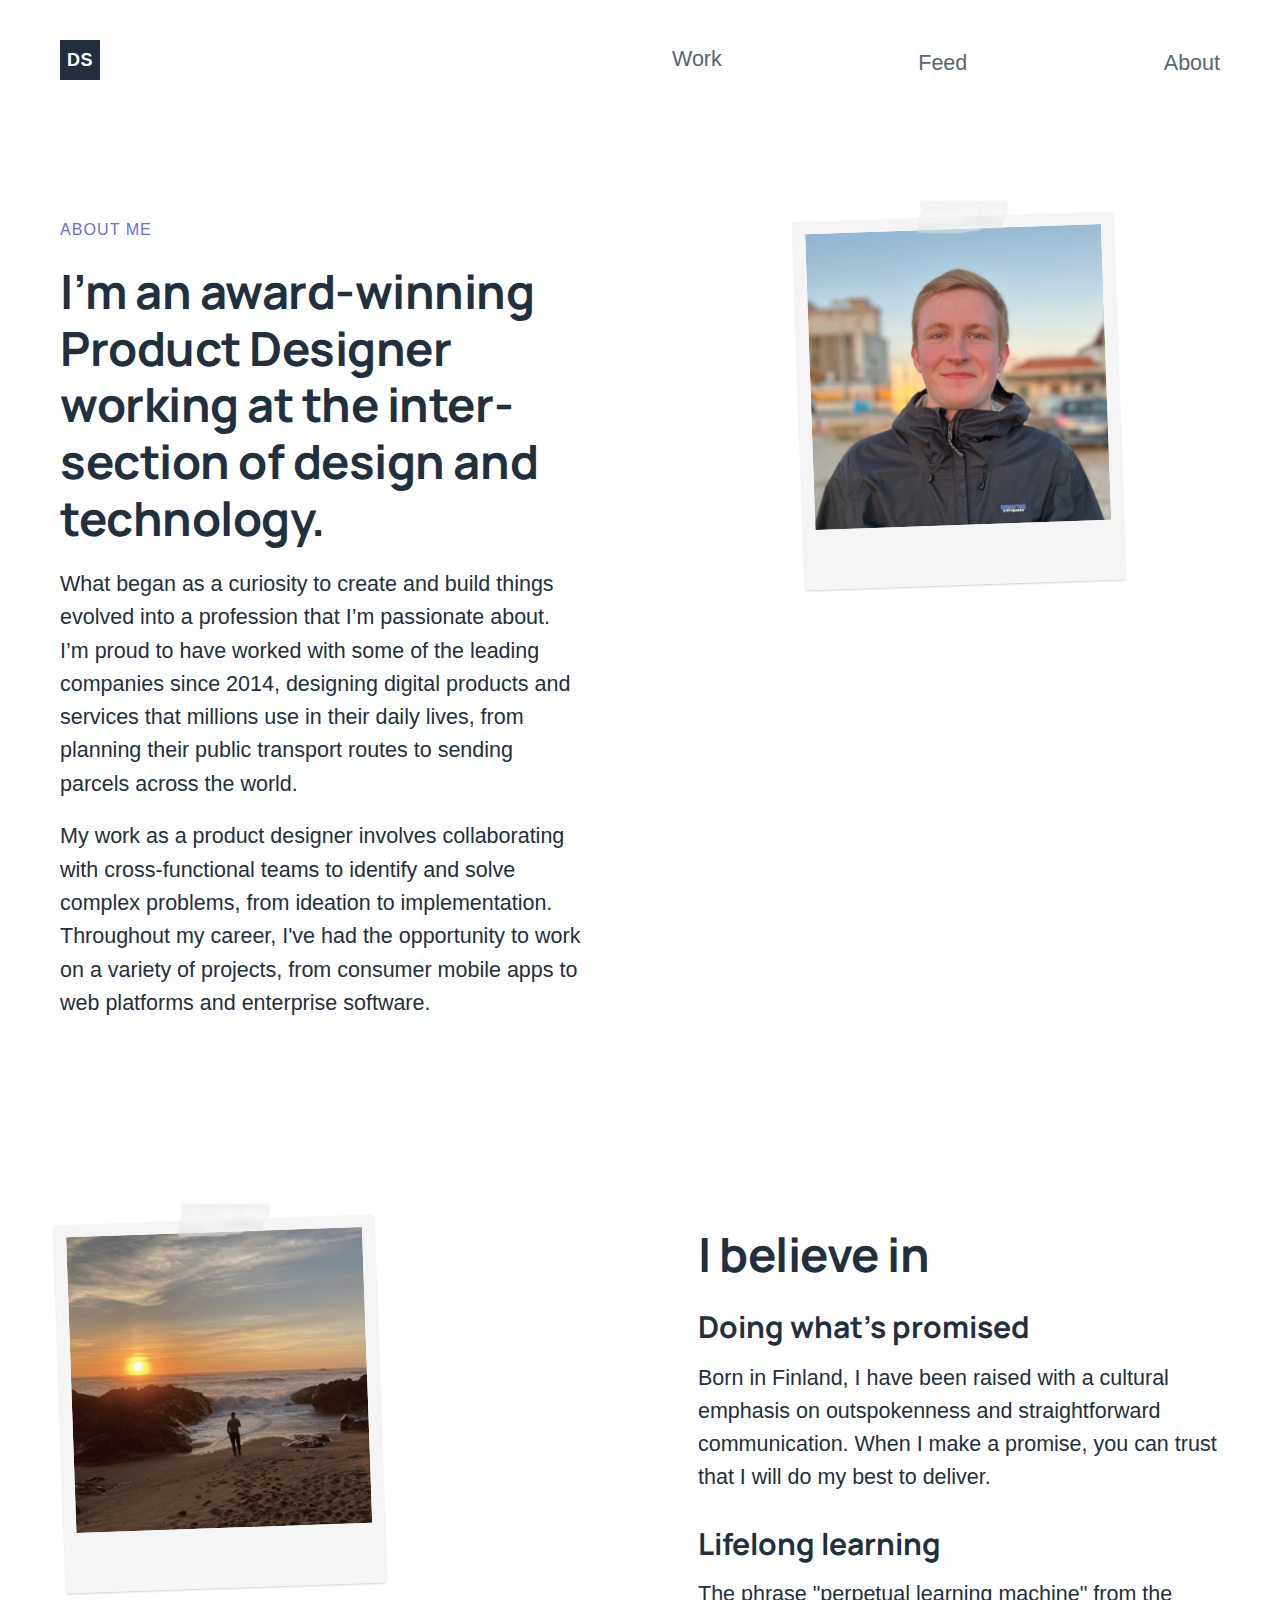
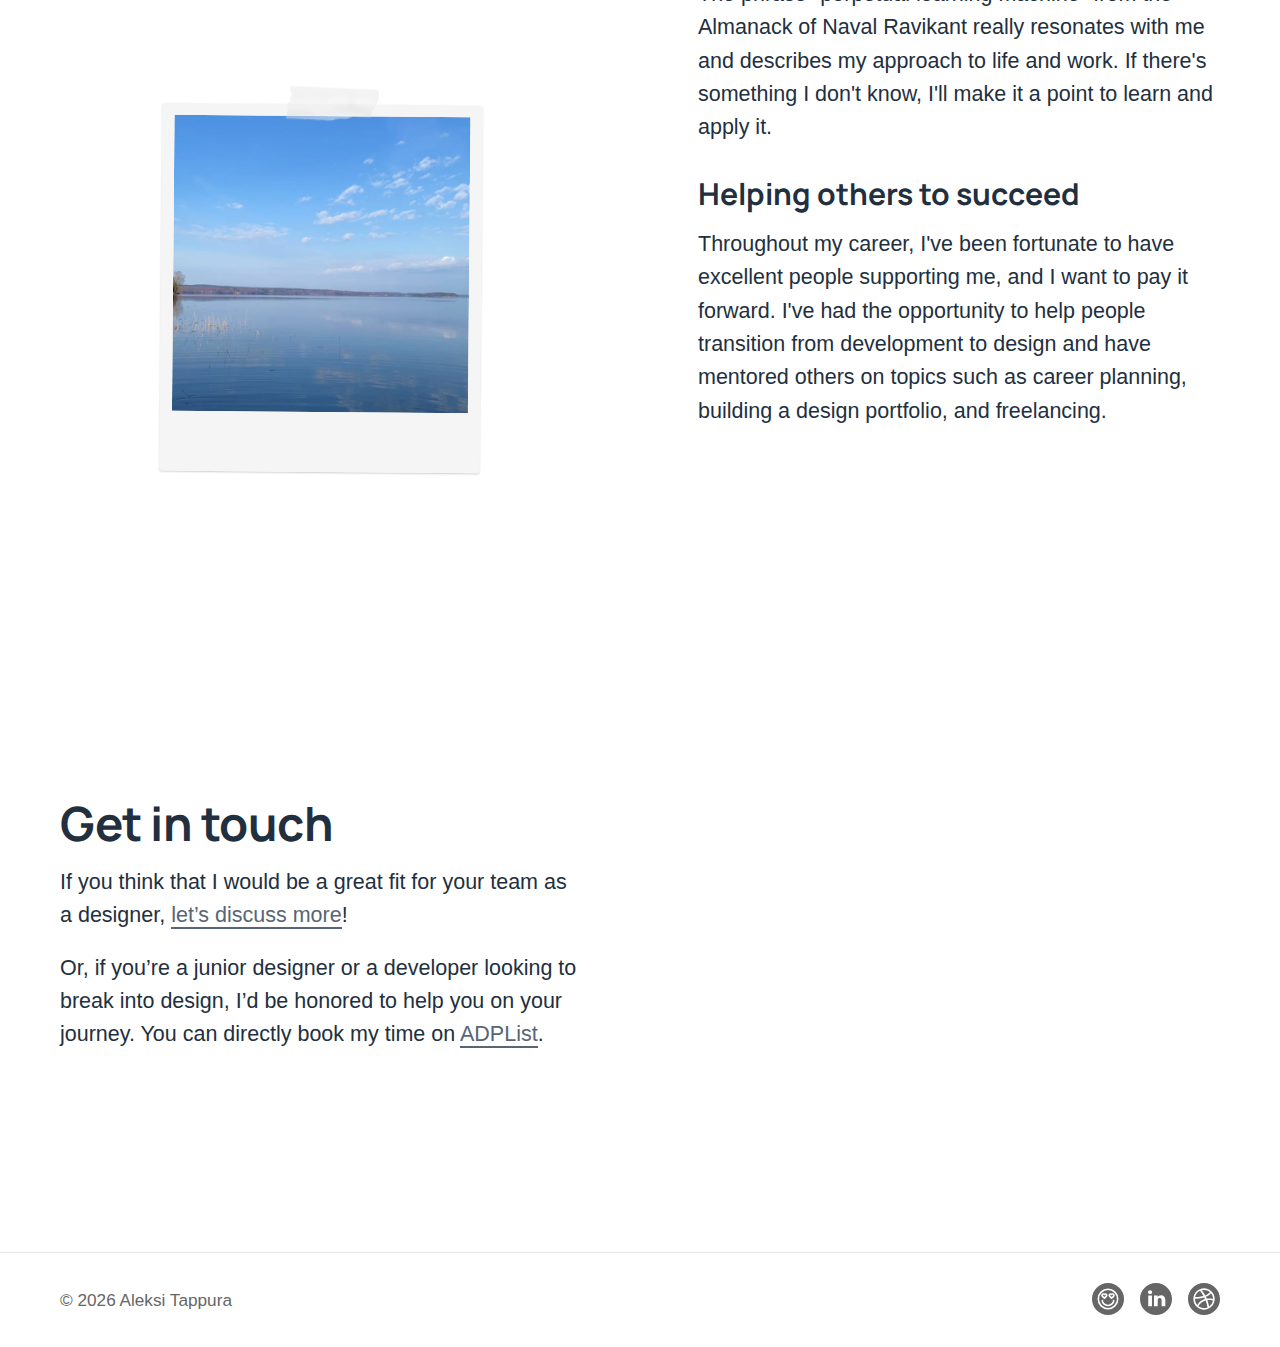
==== commit 9cbeef6f: "修改导航栏" ====
--- a/about.html
+++ b/about.html
@@ -40,13 +40,13 @@
 
         <header class="header">
           <div class="logo">
-            <a href="index.html" title="Aleksi Tappura">AT</a>
+            <a href="index.html" title="Daniel Sheng">DS</a>
           </div>
           <ul class="nav text-right">
             <li><a href="index.html">Work</a></li>
             <li><a href="feed.html">Feed</a></li>
             <li><a href="about.html">About</a></li>
-            <li><a href="contact.html">Contact</a></li>
+            <!-- <li><a href="contact.html">Contact</a></li> -->
           </ul>
         </header>
 
--- a/style.css
+++ b/style.css
@@ -22,6 +22,32 @@
   color: var(--ts-color-link);
 }
 
+.hidden {
+  opacity:0;
+}
+.console-container {
+ 
+  font-family:Khula;
+  font-size:4em;
+  text-align:left;
+  height:400px;
+  width:100%;
+  display:block;
+  position:absolute;
+  color:black;
+  top:44%;
+  bottom:0;
+  left:0;
+  right:0;
+  margin:auto;
+}
+.console-underscore {
+  display:inline-block;
+  position:relative;
+  top:-0.14em;
+  left:10px;
+}
+
 .typing {
   /* max-width: 1200px; */
   /* padding: 0 auto; */
@@ -36,7 +62,7 @@
   line-height: 34px;
   font-family: "Courier New", Courier, monospace;
   white-space: nowrap;
-  animation: width1 4s steps(24) forwards;
+  animation: width1 4s steps(10) forwards;
 }
 
 .text__box_cursor {
@@ -47,45 +73,8 @@
   line-height: 34px;
   font-family: "Courier New", Courier, monospace;
   white-space: nowrap;
-  animation: width2 4s steps(24) forwards;
-}
-
-.text__box_cursor::after {
-  content: "";
-  position: absolute;
-  right: 0px;
-  height: 32px;
-  border-right: 1px solid #000;
-  animation: showInfinite 0.5s infinite both;
-}
-
-.one {
-  animation-delay: 0s;
-}
-
-.two {
-  animation-delay: 4s;
-  /* animation: width 4s steps(10) forwards; */
-}
-
-@keyframes width1 {
-  0% {
-    width: 0;
-  }
-  100% {
-    width: 24em; //  单位em,表示一个字体的宽度
-  }
-}
-
-@keyframes width2 {
-  0% {
-    width: 0;
-  }
-  100% {
-    width: 8em; //  单位em,表示一个字体的宽度
-  }
-}
-
+  animation: width2 4s steps(10) forwards;
+}
 
 @keyframes showInfinite {
   0% {
@@ -128,8 +117,6 @@
 .highlight + h1, .highlight + h2 {
   margin-block-start: calc(var(--ts-paragraph-spacing) / 2);
 }
-
-
 
 .container {
   max-width: 1200px;
@@ -175,7 +162,7 @@
 }
 
 .header .nav {
-  margin: 0 0 0 80px;
+  margin: 0 0 0 64px;
   padding: 0;
   display: flex;
   align-items: center;
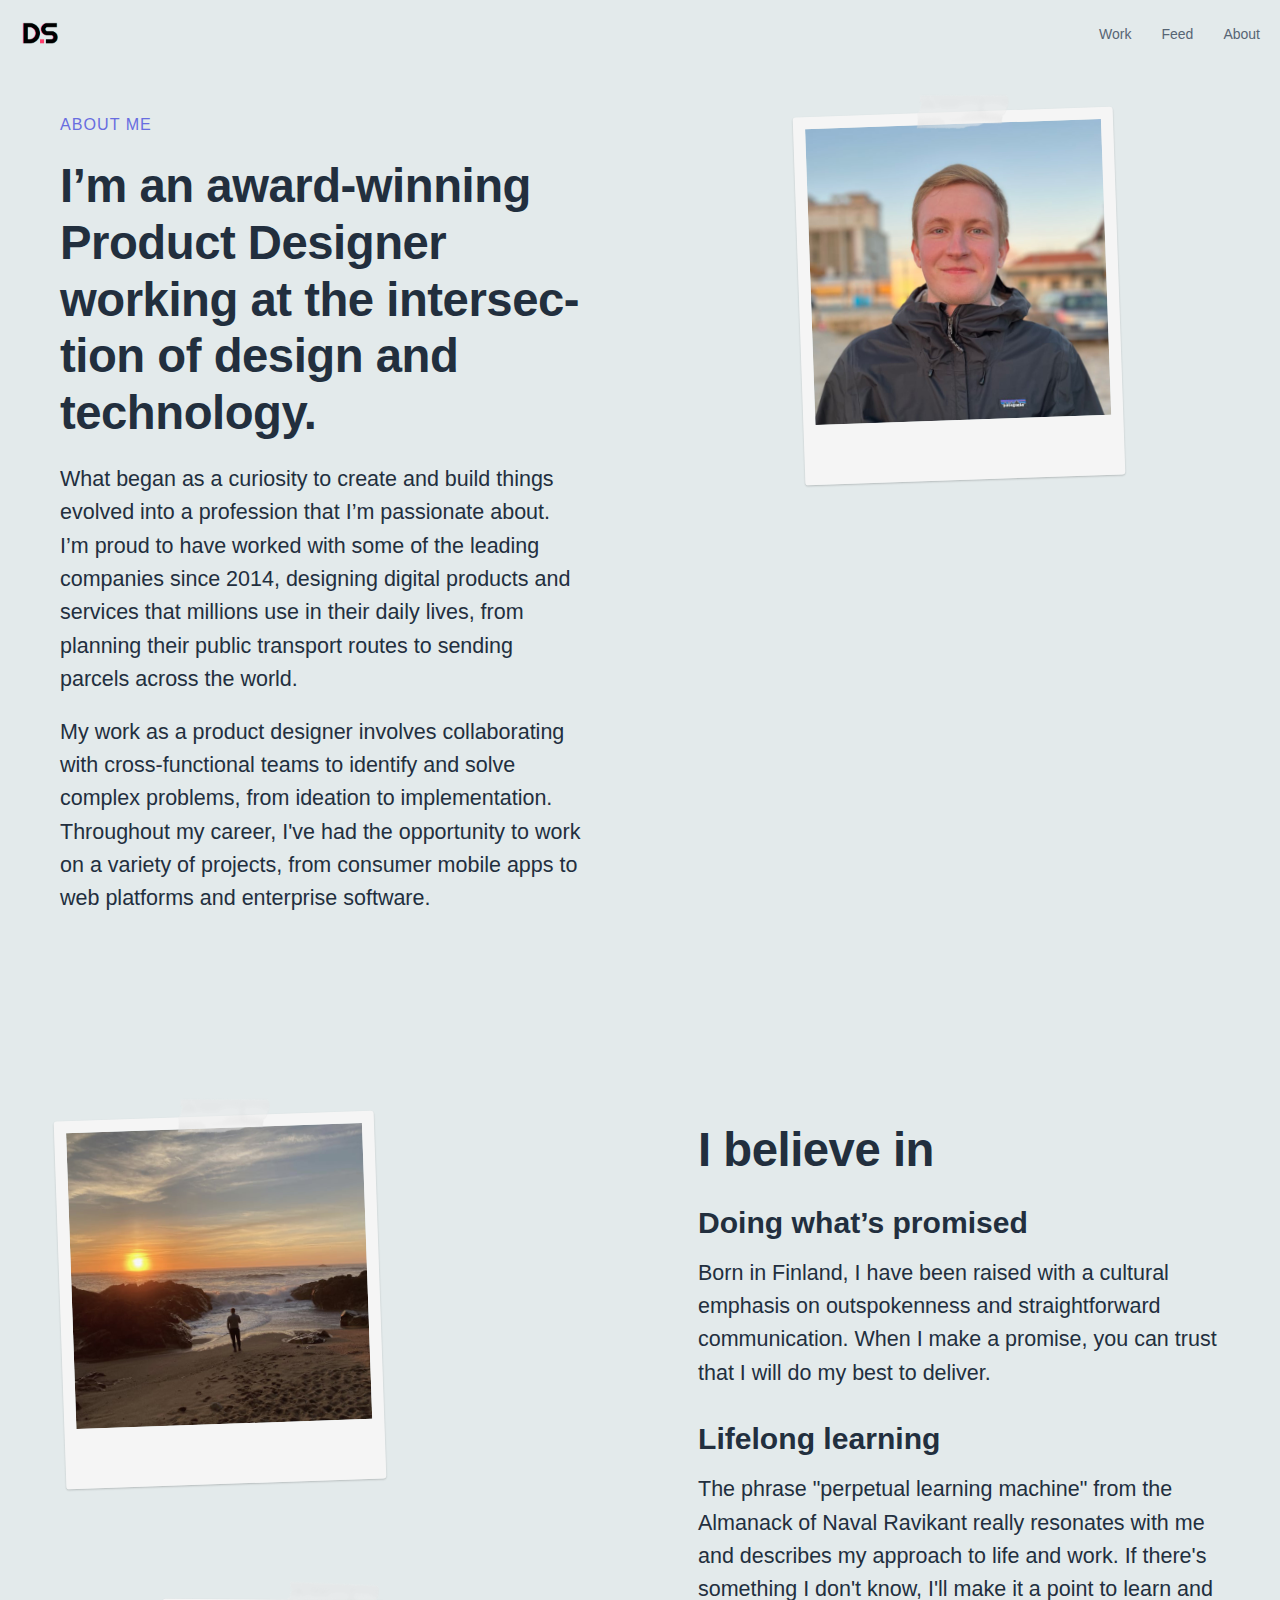
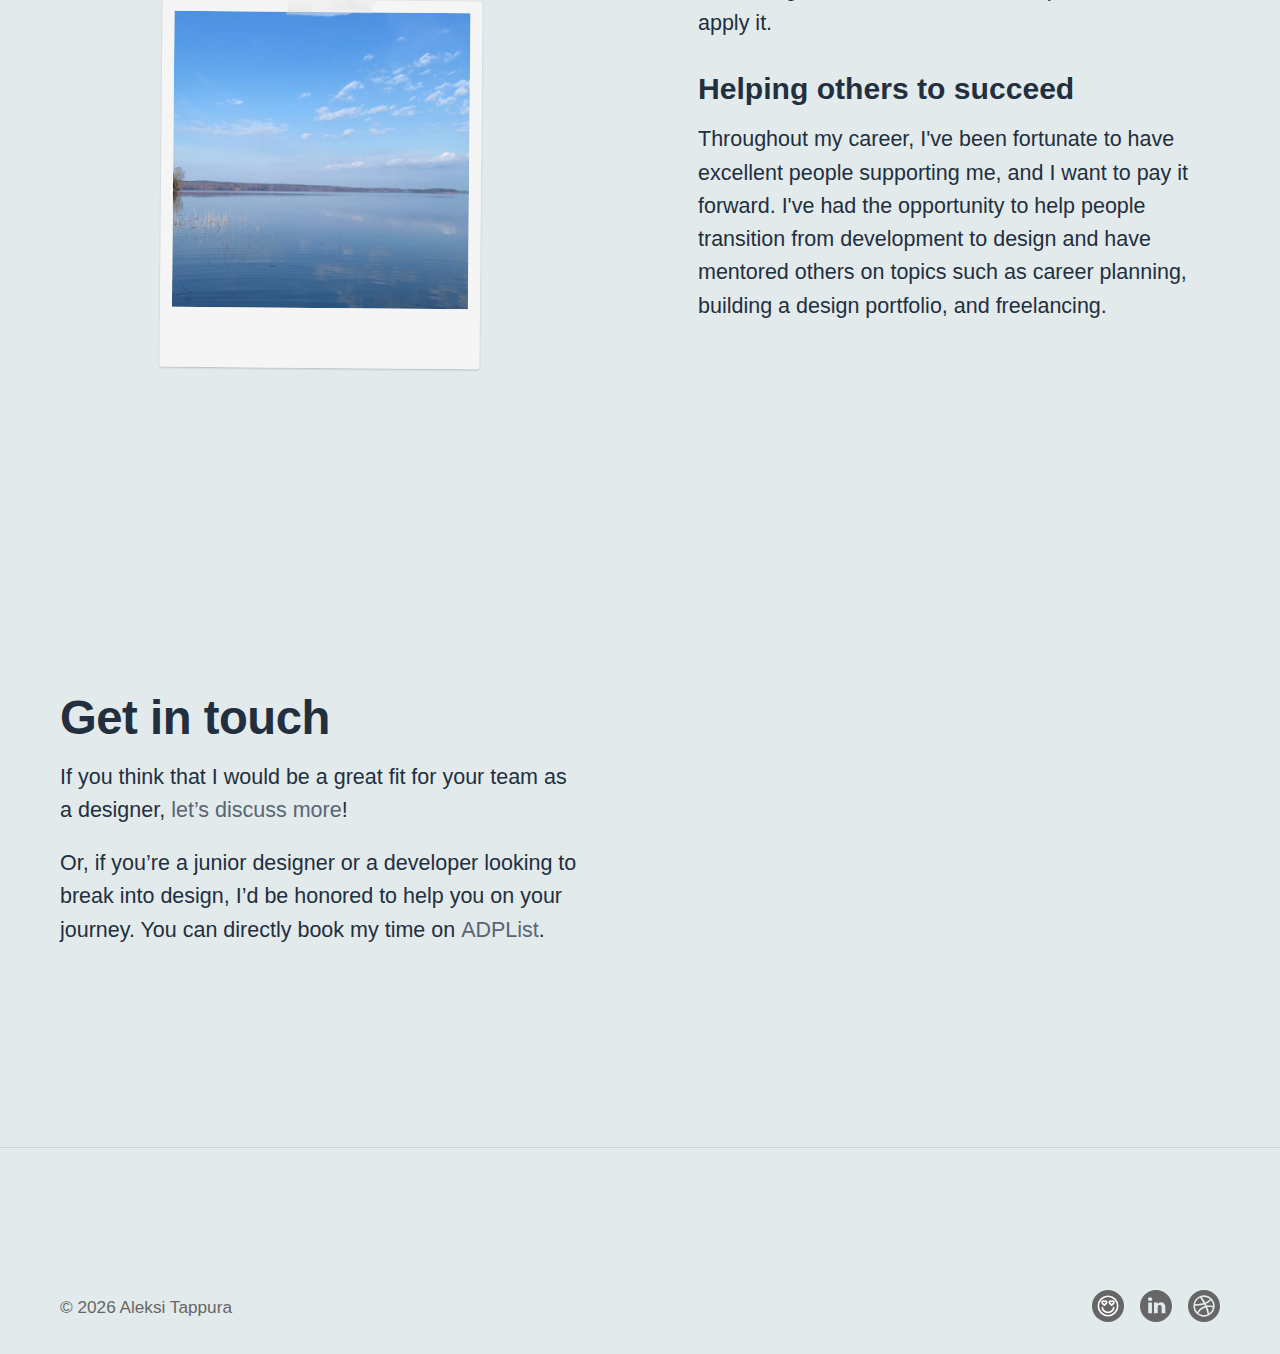
==== commit 5c347bb0: "homepage" ====
--- a/about.html
+++ b/about.html
@@ -36,19 +36,19 @@
 
     <div class="wrapper" data-typesettings>
 
+      <header class="header" data-aos="fade-down" data-aos-duration="400">
+        <div>
+          <a class="logo" href="index.html" title="Daniel Sheng"><img  src="logo.png" alt="Daniel Sheng"></a>
+        </div>
+        <ul class="nav text-right">
+          <li><a href="index.html">Work</a></li>
+          <li><a href="feed.html">Feed</a></li>
+          <li><a href="about.html">About</a></li>
+          <!-- <li><a href="contact.html">Contact</a></li> -->
+        </ul>
+      </header>
+
       <div class="container">
-
-        <header class="header">
-          <div class="logo">
-            <a href="index.html" title="Daniel Sheng">DS</a>
-          </div>
-          <ul class="nav text-right">
-            <li><a href="index.html">Work</a></li>
-            <li><a href="feed.html">Feed</a></li>
-            <li><a href="about.html">About</a></li>
-            <!-- <li><a href="contact.html">Contact</a></li> -->
-          </ul>
-        </header>
 
         <section class="about">
           <div class="lead-text">
--- a/style.css
+++ b/style.css
@@ -2,10 +2,11 @@
   --ts-color-body: #222f3e;
   --ts-color-heading: #222f3e;
   --ts-color-link: #576574;
-  --ts-color-background: #FFF;
+  --ts-color-background: #E3EAEB;
   --ts-color-border: #999;
-  --ts-font-family-serif: -apple-system, BlinkMacSystemFont, sans-serif;
-  --ts-font-family-sans: 'Manrope', -apple-system, BlinkMacSystemFont, sans-serif;
+  --ts-font-family-serif: "NownessPicksSmallUseLockup", "-apple-system", "BlinkMacSystemFont", sans-serif;
+  --ts-font-family-sans: 'FuturaPTBook','FuturaPT','Manrope', "Microsoft YaHei", "微软雅黑", "华文细黑", "Hiragino Sans GB", "Heiti SC", "Heiti TC"
+  "serif"，"-apple-system", "BlinkMacSystemFont", "sans-serif";
   --ts-font-weight-regular: 400;
   --ts-font-weight-bold: 700;
 }
@@ -25,33 +26,104 @@
 .hidden {
   opacity:0;
 }
+
+a {
+  /* display: inline-block; */
+  position: relative;
+  border-bottom: 0 !important ;
+  width:100%;
+}
+
+.thin{
+  font-weight: 300;
+}
+
+a:before {
+  content: "";
+  position: absolute;
+  bottom: 0;
+  left: 0;
+  width: 0%;
+  border-bottom: 1px solid #212B3B;
+  transition: 0.2s ease;
+  opacity: 0;
+}
+
+a:hover:before {
+  transform: scale(1);
+  width: 100%;
+  opacity: 1;
+}
+
+.circle {
+  position: absolute;
+  width: 6px;
+  height: 6px;
+  margin: 0;
+  margin: 0;
+  background: white;
+  border-radius: 80%;
+  border: 2px;
+  backface-visibility: hidden;
+  visibility: hidden;
+  z-index: 1;
+  mix-blend-mode: difference;
+  pointer-events: none;
+}
+
+.wrap {
+  position: fixed;
+  background-color: #fff;
+  width: 100%;
+  height: 100vh;
+}
+.wrap .cont {
+  overflow-y: scroll;
+  position: absolute;
+  height: 100%;
+}
+
 .console-container {
- 
-  font-family:Khula;
+  font-family:FuturaPT;
   font-size:4em;
-  text-align:left;
-  height:400px;
+  text-align:right;
+  height:60px;
   width:100%;
   display:block;
   position:absolute;
   color:black;
-  top:44%;
+  top:30px;
   bottom:0;
   left:0;
   right:0;
-  margin:auto;
+
+
 }
 .console-underscore {
   display:inline-block;
   position:relative;
   top:-0.14em;
   left:10px;
+  color: #FF3D6C;
 }
 
 .typing {
   /* max-width: 1200px; */
   /* padding: 0 auto; */
+  width: 100%;
   margin: 32px auto;
+  float: right;
+  position: absolute;
+  top: 214px;
+  right: 8px;
+}
+
+.typing h1{
+  font-size: 80px;
+}
+
+.typing p{
+  text-align: right;
 }
 
 .text__box {
@@ -65,6 +137,27 @@
   animation: width1 4s steps(10) forwards;
 }
 
+.right{
+  text-align: right;
+}
+
+.avtar{
+  /* float: left; */
+  border-radius: 50%;
+  border: 1px solid #000;
+  overflow: hidden;
+  width: 50%;
+  height: 290px;
+  border-bottom: 1px solid #000;
+  overflow: hidden;
+  transition:all 0.2s ease;
+  
+}
+
+.avatar img{
+  padding: 60px 40px 0 120px;
+}
+
 .text__box_cursor {
   position: relative;
   overflow: hidden;
@@ -120,7 +213,7 @@
 
 .container {
   max-width: 1200px;
-  padding: 0 20px;
+  padding: 112px 20px 0 20px;
   margin: 0 auto;
 }
 
@@ -131,47 +224,58 @@
 }
 
 .header {
-  padding: 40px 0;
+  padding: 12px 20px;
   display: flex;
+  justify-content: space-between;
+  position: fixed;
+  background-color:var(--ts-color-background);
+  width: 100%;
+  z-index: 999;
+  top: 0;
 }
 
 .logo, .nav {
   flex: 1;
 }
 
-.header .logo a {
+.header .logo{
+  border-bottom: 0;
+}
+.header .logo img {
   border-bottom: 0;
   color: var(--ts-color-heading);
-  font-weight: var(--ts-font-weight-bold);
+  /* font-weight: var(--ts-font-weight-bold); */
   height: 40px;
   width: 40px;
   border-radius: 0px;
-  background-color: #222f3e;
+  /* background-color: #222f3e; */
   color: #fff;
   display: inline-block;
   text-align: center;
   line-height: 40px;
-  font-size: 18px;
-  letter-spacing: 0.5px;
+  /* font-size: 18px;
+  letter-spacing: 0.5px; */
   transition: opacity 0.1s ease-in-out;
 }
 
-.header .logo a:hover {
-  color: #FFF;
+.header .logo img:hover {
+  /* color: #FFF; */
   opacity: 0.8;
 }
 
 .header .nav {
   margin: 0 0 0 64px;
-  padding: 0;
+  /* padding: 0; */
   display: flex;
-  align-items: center;
-  justify-content: space-between;
-  width: 100%;
+  align-items: baseline;
+  justify-content: flex-end;
+  list-style: none;
+  /* width: 100%; */
 }
 
 .nav li {
-  display: inline;
+  font-size: 14px;
+  font-weight: 500;
 }
 
 .nav li a {
@@ -204,6 +308,7 @@
 
 .nav li:not(:last-child) {
   margin-right: 30px;
+  margin-top: 12px;
 }
 
 .work .row {
@@ -211,10 +316,12 @@
   display: flex;
   align-items: center;
   justify-content: space-between;
+  border: 1px solid #333;
 }
 
 .work .column {
   width: 45%;
+  padding: 24px;
 }
 
 .about .row {
@@ -258,8 +365,9 @@
 }
 
 .hero {
-  padding: 20px 0 80px;
-  position: relative;
+  padding: 112px 0 112px 0;
+  position: relative;
+  height: 600px;
 }
 
 .hero h1 {
@@ -269,7 +377,7 @@
 
 .figma-cursor {
   position: absolute;
-  right: 10%;
+  left: 20%;
   top: 50%;
   animation: 20s hovering infinite;
 }
@@ -282,10 +390,11 @@
 .figma-name {
   padding: 0px 4px;
   color: #FFF;
-  background-color: #686DE0;
+  background-color: #000;
   font-size: 11px;
   display: inline-block;
   margin-left: -8px;
+  font-weight: 600;
 }
 
 @keyframes hovering {
@@ -718,15 +827,56 @@
 @media screen and (max-width: 600px) {
 
   /* GENERAL STYLES */
+  .typing h1 > span{
+    font-size: 56px;
+
+  }
+
+  .typing {
+    /* max-width: 1200px; */
+    width: 100%;
+    margin: 32px auto;
+    float: right;
+    position: absolute;
+    top: 324px;
+    right: 0;
+  }
+
+  .typing p{
+    text-align: left;
+  }
+
+  .avatar{
+    width: 200px;
+    height: 200px;
+    overflow: hidden;
+    border: 1px solid #000;
+    transition:all 0.2s ease;
+  }
+
+  .console-container {
+    font-family: Khula;
+    font-size: 4em;
+    text-align: left;
+    height: 100px;
+    width: 100%;
+    display: block;
+    position: absolute;
+    color: black;
+    top: 16%;
+    bottom: 0;
+    left: 0;
+    right: 0;
+  } 
 
   .hide-mobile {
     display: none;
     visibility: hidden;
   }
 
-  .header {
+  /* .header {
     padding: 30px 0 0;
-  }
+  } */
 
   .header .logo a {
     height: 36px;
@@ -739,7 +889,7 @@
     display: inline-flex;
     flex: none;
   }
-
+  
   .nav li:not(:last-child) {
     margin-right: 20px;
   }
@@ -773,6 +923,7 @@
 
   .hero {
     padding-bottom: 30px;
+    height: 590px;
   }
 
   .work .row {
